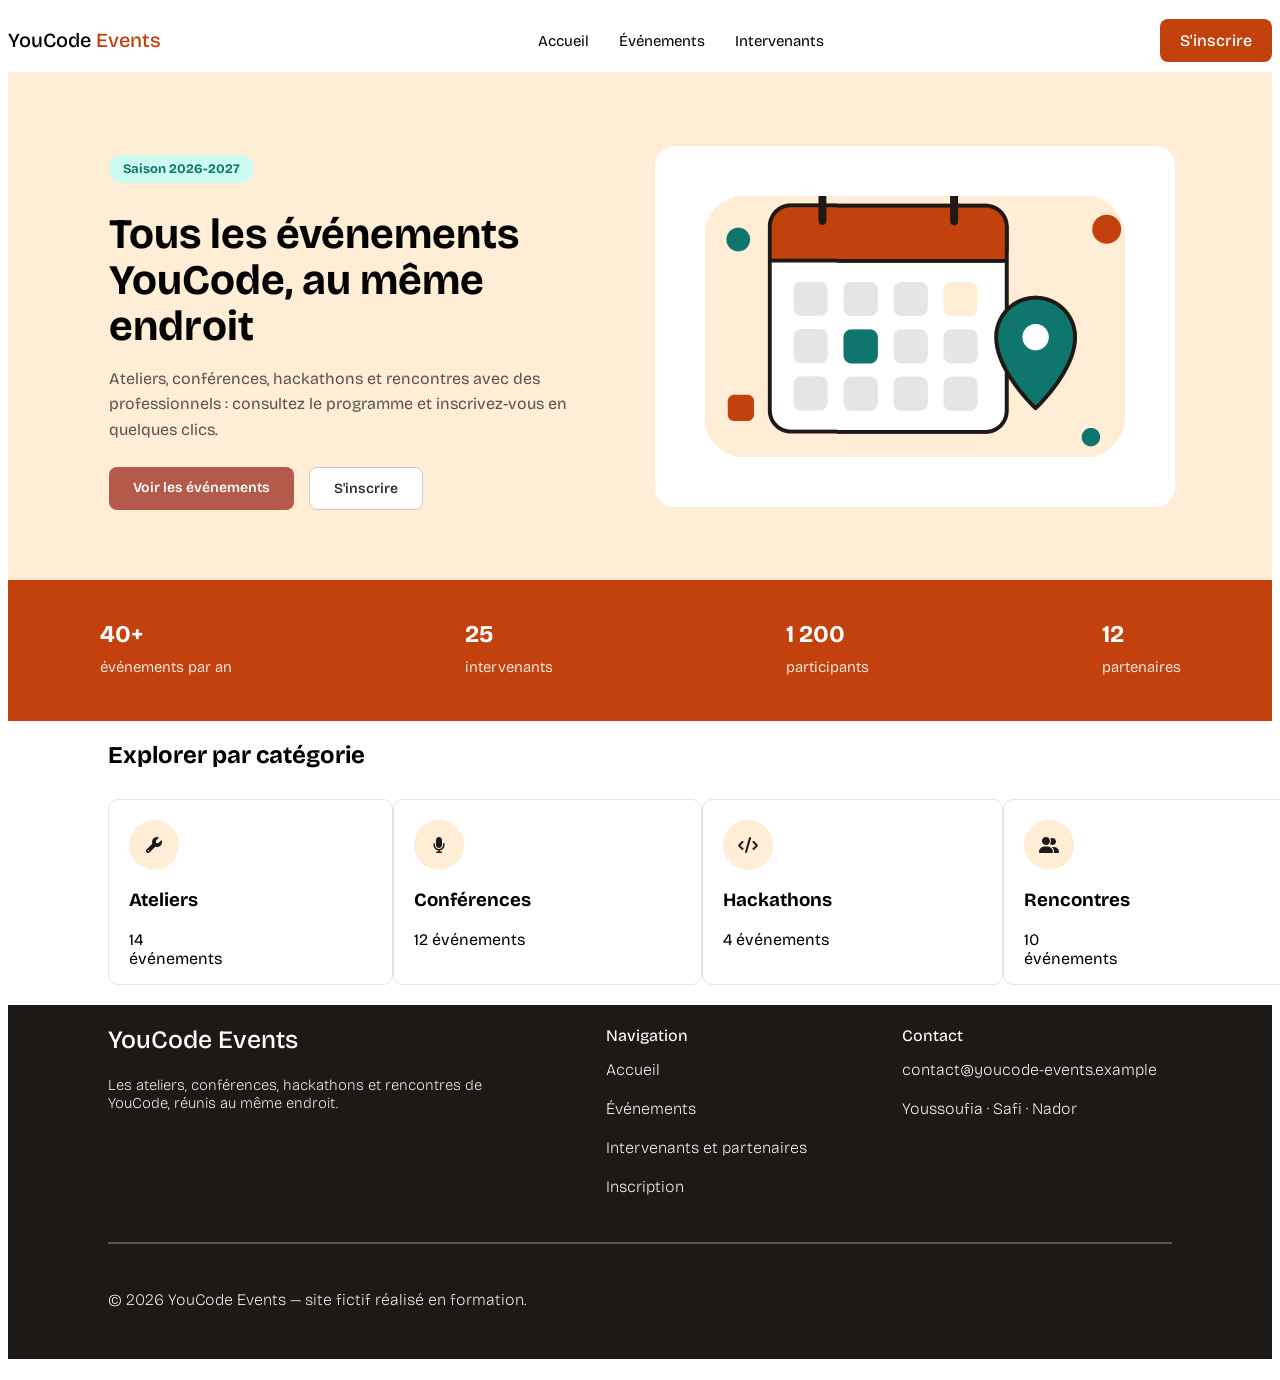
==== index.html @ 15ea400b "fixed footer and added real info" ====
<!DOCTYPE html>
<html lang="en">
<head>
    <meta charset="UTF-8">
    <meta name="viewport" content="width=device-width, initial-scale=1.0">
    <link rel="stylesheet" href="./css/style.css">
    <link rel="stylesheet" href="./css/responsive.css">
    <link rel="stylesheet" href="https://cdnjs.cloudflare.com/ajax/libs/font-awesome/6.5.2/css/all.min.css">
    <title>Document</title>
</head>
<body>
    <header>
        <nav>
        <div class="logo">
            <p>YouCode <span>Events</span></p>
        </div>
 <ul>
  <li><a href="#">Accueil</a></li>
  <li><a href="#">Événements</a></li>
  <li><a href="#">Intervenants</a></li>
</ul>
<div class="btn"><a  class="btn" href="#">S'inscrire</a></div>
</nav>
    </header>
   
    <main>
        <section class="hero">
  <div class="hero-left">
    <p class="saison">Saison 2026-2027</p>
    <h1>Tous les événements YouCode, au même endroit</h1>
    <p class="desc">Ateliers, conférences, hackathons et rencontres
        avec des professionnels : consultez le programme et inscrivez-vous
        en quelques clics.</p>
    
    <div class="hero-btn">
      <a href="#" class="btn1">Voir les événements</a>
      <a href="#" class="btn2">S'inscrire</a>
    </div>
  </div>

  <div class="image">
    <img src="/assets/images/img4.png" alt="photo">
  </div>
</section>
    </main>
    
    <section class="stats-section">
        <div class="stats-container">

            <div>
                <h2>40+</h2>
                <h3>événements par an</h3>
            </div>
            <div>
                <h2>25</h2>
                <h3>intervenants</h3>
            </div>
            <div>
                <h2>1 200</h2>
                <h3>participants</h3>
            </div>
            <div>
                <h2>12</h2>
                <h3>partenaires</h3>
            </div>

        </div>
    </section>

    <section class="activiter">
        <div  class="activiter-container">
        <h2>Explorer par catégorie</h2>
    <div class="event-contener">
        <div class="activiter-displayer">
                <div class="content-box">
                    <div class="icon-container">
                        <i class="fa-solid fa-wrench" style="color: rgb(28, 25, 23);"></i>
                    </div>
                    <h3>Ateliers</h3>
                    <p>14 événements</p>
            </div>
        </div>

        <div class="activiter-displayer">
                <div class="content-box">
                    <div class="icon-container">
                        <i class="fa-solid fa-microphone" style="color: rgb(28, 25, 23);"></i>
                    </div>
                    <h3>Conférences</h3>
                    <p>12 événements</p>
            </div>
        </div>

        <div class="activiter-displayer">
                <div class="content-box">
                    <div class="icon-container">
                        <i class="fa-solid fa-code" style="color: rgb(28, 25, 23);"></i>
                    </div>
                    <h3>Hackathons</h3>
                    <p>4 événements</p>
            </div>
        </div>

        <div class="activiter-displayer">
                <div class="content-box">
                    <div class="icon-container">
                        <i class="fa-solid fa-user-group" style="color: rgb(28, 25, 23);"></i>
                    </div>
                    <h3>Rencontres</h3>
                    <p>10 événements</p>
            </div>
        </div>
        </div>
    </div>
    </section>


    <footer class="footerdown">
        <div style="display: flex;" class="footer-container">
            <div class="youcode">
                <h2>YouCode Events</h2>
                <h3>Les ateliers, conférences, hackathons et rencontres de <br> YouCode, réunis au même endroit.</h3>
            </div>
            <div class="info">
                <div class="info-container">
                    <div class="option-container">
                        <h4>Navigation</h4>
                        <ul>
                            <li>Accueil</li>
                            <li>Événements</li>
                            <li>Intervenants et partenaires</li>
                            <li>Inscription</li>
                        </ul>
                    </div>
                    <div class="option-container">
                        <h4>Contact</h4>
                        <ul>
                            <li>contact@youcode-events.example</li>
                            <li>Youssoufia · Safi · Nador</li>
                        </ul>
                    </div>
                </div>
            </div>
        </div>
        <div class="separator"></div>
        <div class="credits">
            <h4>© 2026 YouCode Events — site fictif réalisé en formation.</h4>
        </div>
    </footer>
</body>
</html>
---- css/style.css ----
@import url('https://fonts.googleapis.com/css2?family=Bricolage+Grotesque:opsz,wght@12..96,200..800&family=Google+Sans:ital,opsz,wght@0,17..18,400..700;1,17..18,400..700&family=IBM+Plex+Mono:ital,wght@0,100;0,200;0,300;0,400;0,500;0,600;0,700;1,100;1,200;1,300;1,400;1,500;1,600;1,700&family=Inter:ital,opsz,wght@0,14..32,100..900;1,14..32,100..900&family=Isometra&display=swap');

:root {
  --background: #FFEDD5;
  --secondary: #C2410C;
  --darkgreen: #0F766E;
  --lightgreen: #CCFBF1;
  --textcolor: #030303;
  --subtextcolor:#57534E;
  --footerbackground:#1C1917;
}
*{
    font-family: "Bricolage Grotesque", sans-serif;
}
nav{
  display: flex;
  justify-content: space-between;
  align-items: center;
  padding:15px, 25px;
}

.logo{
  font-weight:500;
  font-size: 20px;
  color: var(--textcolor);

}
.logo span{ 
  color:var(--secondary);
}
nav ul {
  list-style: none;
  display: flex;
  gap: 30px;
}

nav ul li a {
  text-decoration: none;
  color: var( --textcolor);
  font-size: 15px;
  padding-bottom: 5px;
}
nav ul li a:hover{
  color:var(--secondary);
  border-bottom: 2px solid var(--secondary);
}

.btn a{
  background: var(--secondary);
  color: white;
   text-decoration: none; 
  padding: 12px 20px;
  border-radius: 8px;
  font-weight: 500;
}
/* .hero{
  display: flex;
  justify-content: space-between;
  align-items: center;
  background-color: var(--background);
 
  
}
.saison{
  background: var(--lightgreen);
  color: var(--darkgreen);
  display: inline-block;
  padding: 6px 14px;
  border-radius: 20px;
  font-size: 13px;
  font-weight: bold;
}

.hero-left h1{
  font-size: 45px;
  color: var(--textcolor);
  margin: 15px 0;
  line-height: 1.1;
}

.desc{
  color: var(--subtextcolor);
  font-size: 16px;
  margin-bottom: 25px;
}
.image img{
  width: 100%;
  max-width: 500px;
}

.hero-btn{
  display: flex;
  gap: 15px;
} */
 .hero{
  display: flex;
  justify-content: space-between;
  align-items: center;
  background-color: var(--background);
  padding: 70px 8%;
  gap: 40px;
}

.hero-left{
  width: 50%;
}

.saison{
  background: var(--lightgreen);
  color: var(--darkgreen);
  display: inline-block; 
  padding: 6px 14px;
  border-radius: 20px;
  font-size: 13px;
  font-weight: bold;
}

.hero-left h1{
  font-size: 42px;
  color: var(--textcolor);
  margin: 15px 0;
  line-height: 1.1;
}

.desc{
  color: var(--subtextcolor);
  font-size: 16px;
  margin-bottom: 25px;
  line-height: 1.6;
}

.image{
  width: 50%;
  display: flex;
  justify-content: center;
}

.image img{
  width: 100%;
  max-width: 480px;
  height: auto;
  background-color: white;
  border-radius: 20px; 
  padding: 50px; 
   
}

.hero-btn{
  display: flex;
  gap: 15px;
}

.btn1{
  background-color: #b35a4a;
  color: white;
  padding: 12px 24px;
  border-radius: 8px;
  text-decoration: none;
  font-weight: 600;
  font-size: 14px;
}

.btn2{
  background-color: white;
  color: #333;
  padding: 12px 24px;
  border-radius: 8px;
  text-decoration: none;
  font-weight: 600;
  font-size: 14px;
  border: 1.5px solid #ccc;
}


.footerdown {
    color: white;
    background-color: var(--footerbackground);
    width: 100%;
}
.footer-container {
   margin-left: 100px;
    margin-right: 100px;
    margin-top: 20px;
    justify-content: space-between; 
}
.youcode {
    float: left;
}
.youcode h2 {
    font-size: 25px;
    font-weight: 500;
}
.youcode h3 {
    font-size: 15px;
    font-weight: 200;
}
.info {
    margin-right: 0px;
}
.info-container {
    display: flex;
}
.info h4 {
    font-weight: 300;
}
.option-container {
    margin-left: 80px;
    text-align:left;
}
.option-container h4{
    margin-bottom: 0px;
    font-weight: 440;
}
.option-container ul{
    padding: 10px;
    padding-left: 0px;
    margin-top: 0px;
}
.option-container ul li {
    list-style-type: none;
    margin: 5px;
    margin-left: 0px;
    font-weight: 220;
    margin-bottom: 20px;
}
.footer-separator {
    background-color: var(--subtextcolor);
    height: 7px;
    width: 85%;
}

.icon-container {
    background-color: var(--background);
    width: 50px;
    height: 50px;
    border-radius: 50%;
    display: flex;
    justify-content: center;
    align-items: center;
}
.activiter-container {
    margin-left: 100px;
}
.activiter-displayer {
    display: flex;
}
.content-box {
    border: 1px solid #E7E5E4;
    border-radius: 10px;
    padding-right: 170px;
    padding-left: 20px;
    padding-top: 20px;
}
.activiter h2{
    margin-bottom: 30px;
}
.stats-container {
    justify-content: space-around;
    align-items: center;
    gap: 50px;
        display: flex;

    color: white;
}
.stats-container h3 {
    font-weight: 300;
    margin-top: -10px;
    font-size: 15px;
    padding-bottom: 10px;
}
.stats-container h4 {
    margin-top: -90px;
}
.stats-section {
    background-color: var(--secondary);
}

.stats-container div {
    padding-top: 20px;
    padding-bottom: 20px;
}
.separator {
    margin-left: 100px;
    margin-right: 100px;
    
    height: 2px;
    background-color: var(--subtextcolor);
    display: flex;
    justify-content: space-between;
}
.credits {
    margin-left: 100px;
    margin-right: 100px;
}
.credits h4 {
    font-weight: 100;
    padding-bottom:50px;
    padding-top:25px;

}
---- css/responsive.css ----
@media screen and (min-width: 1000px) and (max-width: 3000px) {
  .event-contener {
    display: flex;
    justify-content: space-between;
    margin-right: 100px;
  }
}

@media screen and (min-width: 768px) and (max-width: 768px) {
  .event-contener {
    display: block;
    display: grid;
    grid-template-columns: 1fr 1fr;
    grid-template-rows: auto auto;
    gap: 20px;
  }
  .activiter-container {
    margin-left: 0px;
  }
}
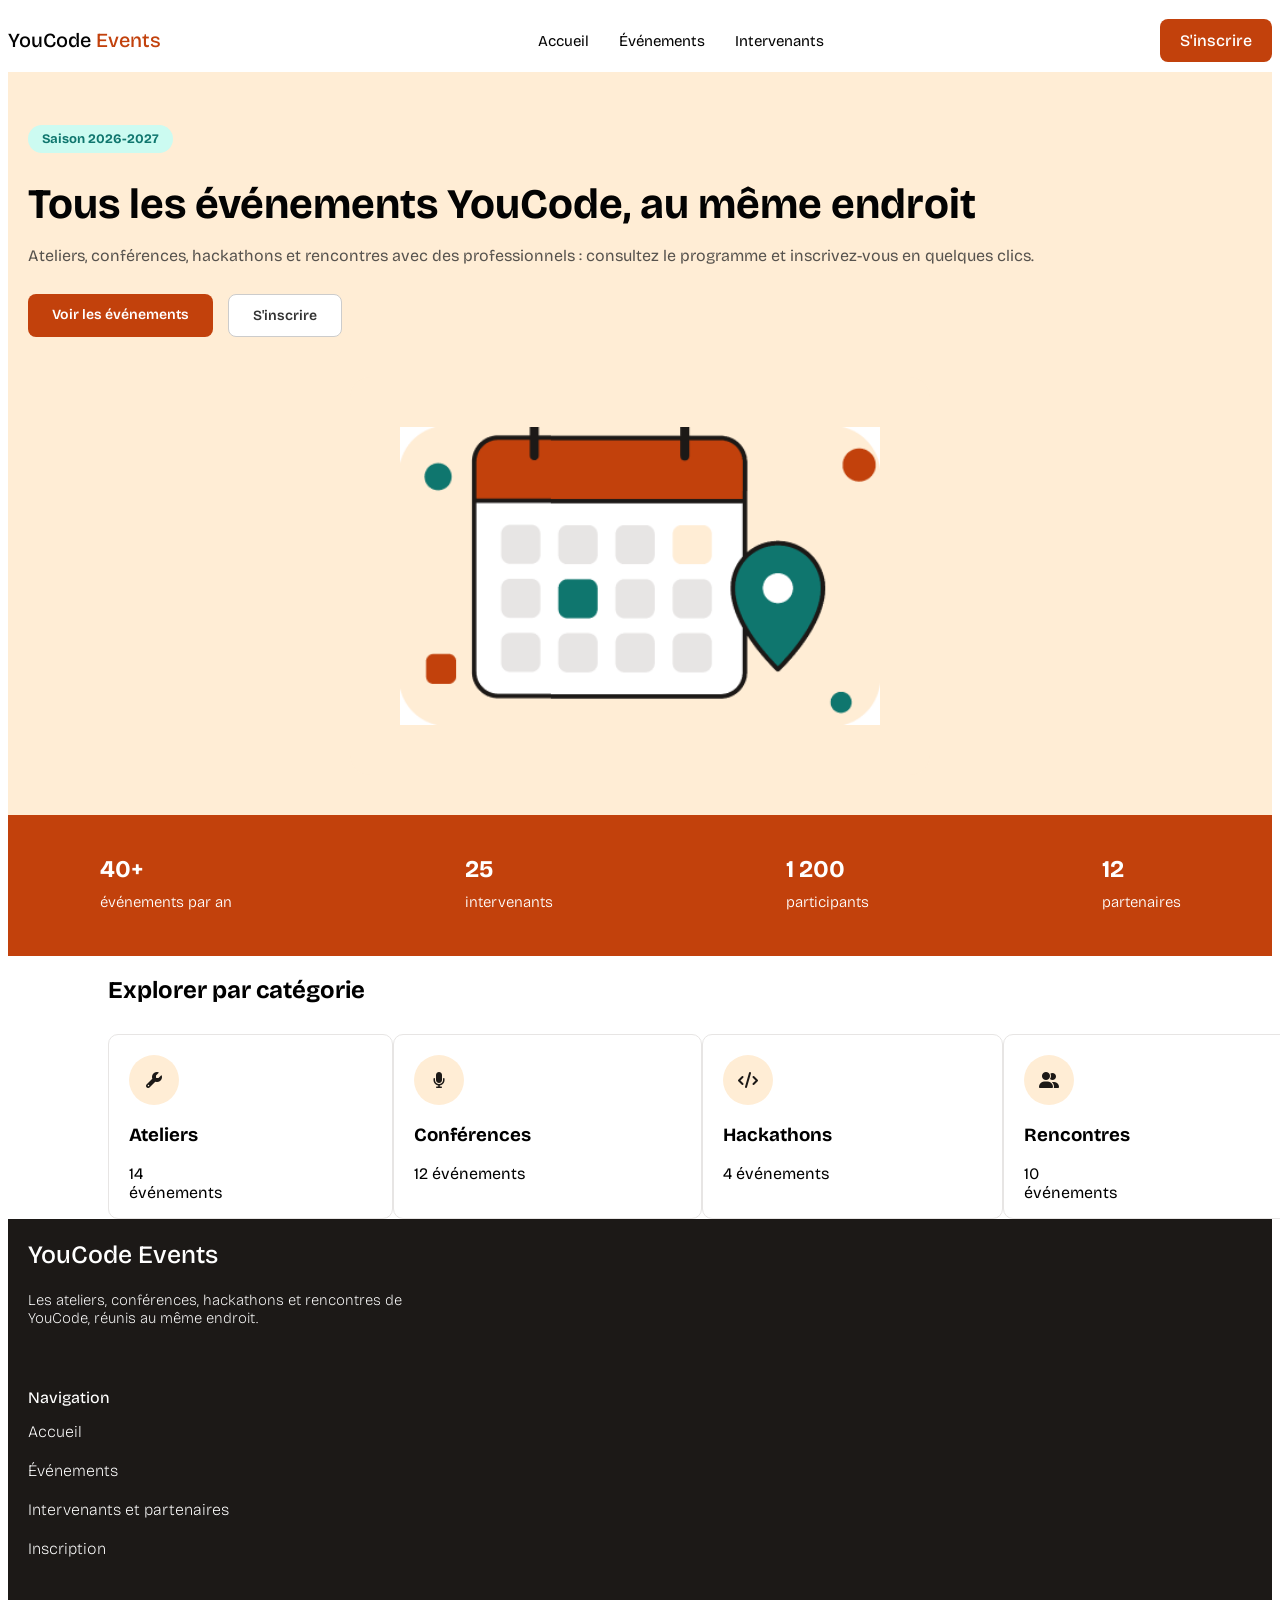
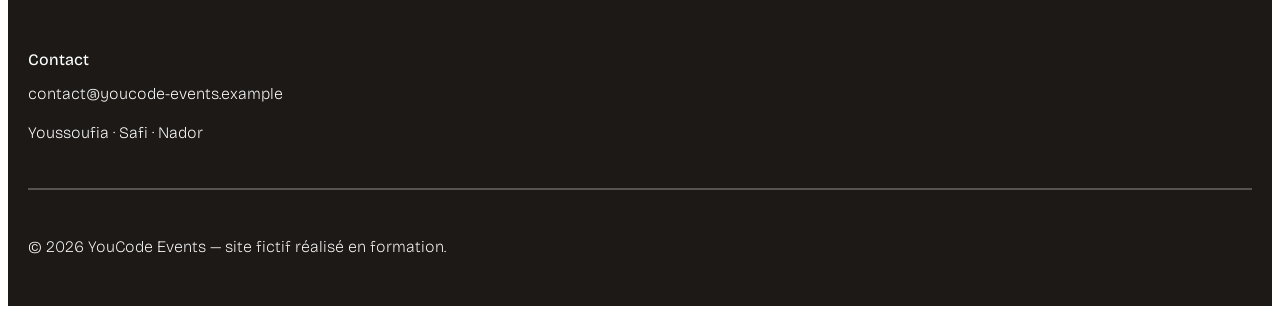
==== commit 9bc1086a: "page evenement" ====
--- a/index.html
+++ b/index.html
@@ -20,9 +20,10 @@
   <li><a href="#">Intervenants</a></li>
 </ul>
 <div class="btn"><a  class="btn" href="#">S'inscrire</a></div>
+<div class="burger">☰</div>
 </nav>
     </header>
-   
+
     <main>
         <section class="hero">
   <div class="hero-left">
--- a/css/style.css
+++ b/css/style.css
@@ -17,6 +17,7 @@
   justify-content: space-between;
   align-items: center;
   padding:15px, 25px;
+  flex-wrap: nowrap; 
 }
 
 .logo{
@@ -53,45 +54,7 @@
   border-radius: 8px;
   font-weight: 500;
 }
-/* .hero{
-  display: flex;
-  justify-content: space-between;
-  align-items: center;
-  background-color: var(--background);
- 
-  
-}
-.saison{
-  background: var(--lightgreen);
-  color: var(--darkgreen);
-  display: inline-block;
-  padding: 6px 14px;
-  border-radius: 20px;
-  font-size: 13px;
-  font-weight: bold;
-}
-
-.hero-left h1{
-  font-size: 45px;
-  color: var(--textcolor);
-  margin: 15px 0;
-  line-height: 1.1;
-}
-
-.desc{
-  color: var(--subtextcolor);
-  font-size: 16px;
-  margin-bottom: 25px;
-}
-.image img{
-  width: 100%;
-  max-width: 500px;
-}
-
-.hero-btn{
-  display: flex;
-  gap: 15px;
-} */
+
  .hero{
   display: flex;
   justify-content: space-between;
@@ -139,19 +102,20 @@
   width: 100%;
   max-width: 480px;
   height: auto;
-  background-color: white;
+  background-color: var(--background);
   border-radius: 20px; 
   padding: 50px; 
    
 }
 
+
 .hero-btn{
   display: flex;
   gap: 15px;
 }
 
 .btn1{
-  background-color: #b35a4a;
+  background-color: var(--secondary);
   color: white;
   padding: 12px 24px;
   border-radius: 8px;
@@ -297,4 +261,98 @@
     padding-bottom:50px;
     padding-top:25px;
 
+}
+.page { max-width: 1100px; margin: auto; }
+.intro {
+      background: #fce8e8; 
+     padding: 40px 20px; 
+    }
+.intro h2{
+     font-size: 32px;
+      margin-bottom: 10px;
+     }
+.intro p{
+     color: #666; 
+     font-size: 14px;
+      max-width: 600px; }
+
+.grid-events {
+  display: grid;
+  grid-template-columns: 1fr; /* Mobile 375 */
+  gap: 20px;
+  padding: 20px;
+}
+.card {
+  border: 1px solid #eee;
+  border-radius: 12px;
+  overflow: hidden;
+  background: white;
+  display: grid;
+}
+.card-img img {
+  width: 100%;
+  height: 100%;
+  object-fit: contain;
+  
+}
+.card > div:first-child {
+    height: 150px; 
+    display:flex;
+    align-items:center;
+    justify-content:center;
+    background:var(--background)}
+.card .tag { 
+    color: #C2410C;
+     font-size: 11px;
+      background: #FFEDD5;
+       padding: 4px 8px;
+        border-radius: 12px; 
+        width: fit-content;
+         margin: 12px; 
+        }
+.card h4 {
+    padding: 0 12px; 
+    font-size: 15px; }
+.card p {
+     padding: 0 12px; 
+     font-size: 12px; 
+     color: #666; }
+.card a {
+     padding: 12px; 
+     font-size: 12px; 
+     color: #C2410C; 
+     text-decoration: none; 
+     font-weight: 600;
+     }
+@media (min-width: 768px) {
+  
+  .grid-events {
+    grid-template-columns: repeat(3, 1fr);
+  }
+  .burger{ display: none;}
+   .hero{ 
+    flex-direction: column;
+     padding: 40px 20px;
+     }
+  .hero-left, .image{ width: 100%; }
+  .footer-container { 
+    flex-direction: column;
+     margin: 0 20px; 
+    }
+  .info-container {
+     flex-direction: column; 
+    }
+  .option-container { 
+    margin-left: 0;
+     margin-top: 25px;
+     }
+  .separator, .credits {
+     margin-left: 20px;
+      margin-right: 20px;
+     }
+}
+@media(max-width:768px){
+  .main-header{padding:15px 2px;}
+  .main-header nav{display:none;}
+  .burger{display:block;}
 }
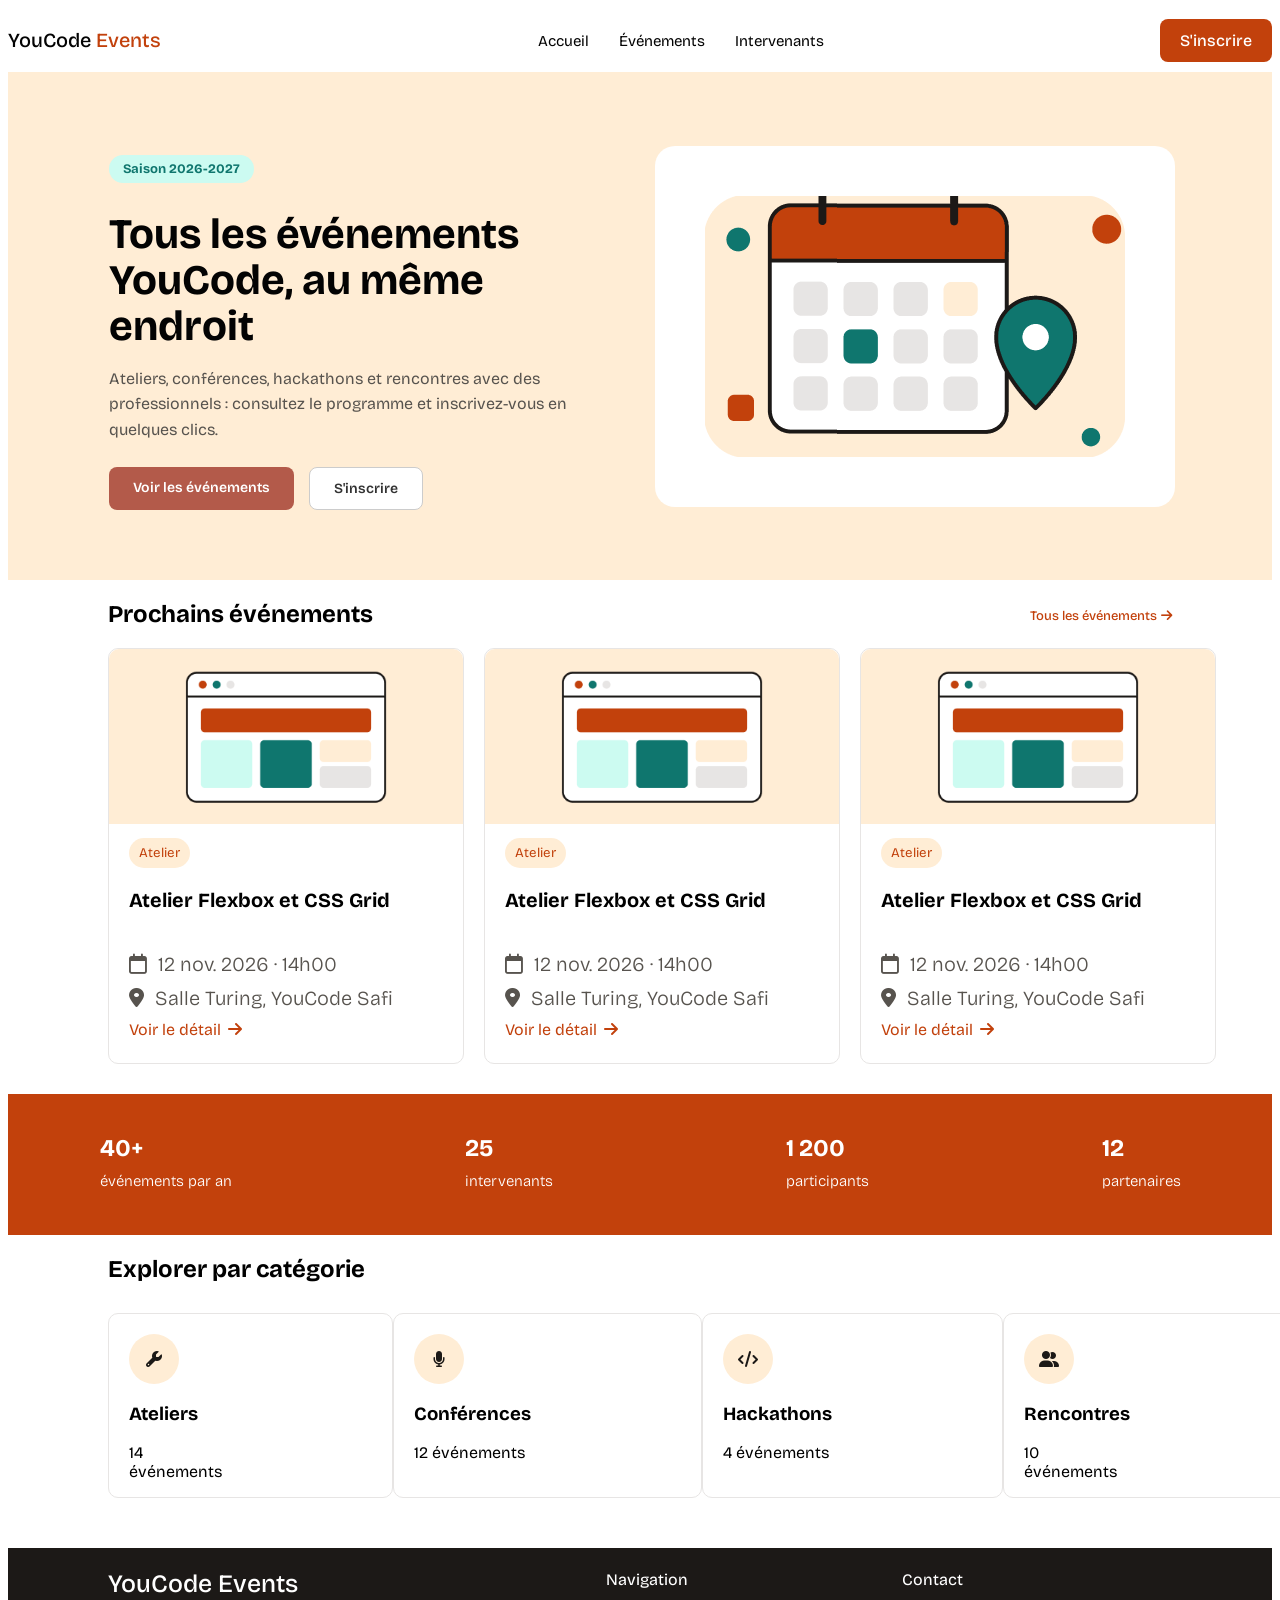
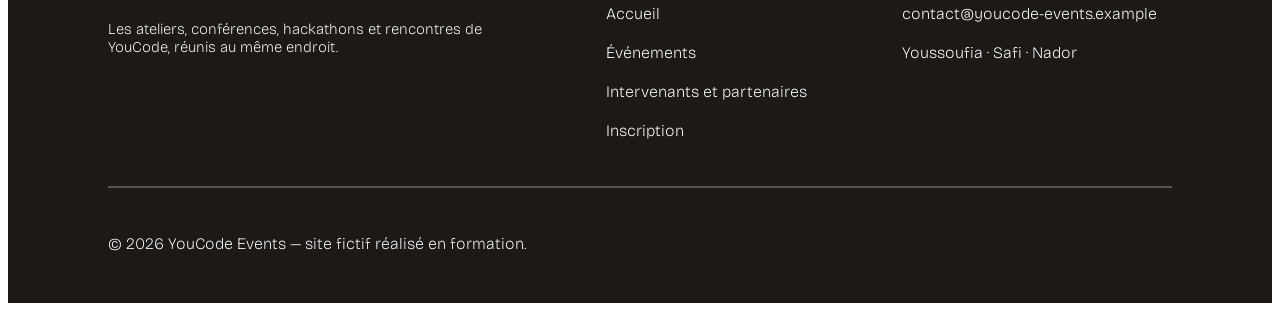
==== commit b2b727bb: "page 2 mid" ====
--- a/index.html
+++ b/index.html
@@ -15,15 +15,14 @@
             <p>YouCode <span>Events</span></p>
         </div>
  <ul>
-  <li><a href="#">Accueil</a></li>
-  <li><a href="#">Événements</a></li>
-  <li><a href="#">Intervenants</a></li>
+  <li><a href="./index.html">Accueil</a></li>
+  <li><a href="./evenements.html">Événements</a></li>
+  <li><a href="./intervenants.html">Intervenants</a></li>
 </ul>
 <div class="btn"><a  class="btn" href="#">S'inscrire</a></div>
-<div class="burger">☰</div>
 </nav>
     </header>
-
+   
     <main>
         <section class="hero">
   <div class="hero-left">
@@ -45,6 +44,74 @@
 </section>
     </main>
     
+    <section class="next-events">
+        <div class="next-container">
+            <div class="top">
+                <h2>Prochains événements</h2>
+                    <div>
+                        <a href="">Tous les événements</a>
+                        <i class="fa-solid fa-arrow-right" style="color: rgb(194, 65, 12);"></i>
+                    </div>
+            </div>
+            <div class="card-container">
+                <div class="card">
+                    <div>
+                        <img src="./assets/images/img7.png" style="width: 354px; border-radius: 10px 10px 0px 0px;">
+                        <div class="content">
+                            <div class="theme">
+                                <h5>Atelier</h5>
+                            </div>
+                            <h3>Atelier Flexbox et CSS Grid</h3>
+                            <div class="u-info">
+                                <h3><i class="fa-regular fa-calendar" style="color: rgb(87, 83, 78);"></i>12 nov. 2026 · 14h00</h3>
+                                <h3><i class="fa-solid fa-location-dot" style="color: rgb(87, 83, 78);"></i>Salle Turing, YouCode Safi</h3>
+                                <a href="">Voir le détail <i class="fa-solid fa-arrow-right" style="color: rgb(194, 65, 12);"></i></a>
+
+                            </div>
+                        </div>
+                    </div>
+                </div>
+
+                <div class="card">
+                    <div>
+                        <img src="./assets/images/img7.png" style="width: 354px; border-radius: 10px 10px 0px 0px;">
+                        <div class="content">
+                            <div class="theme">
+                                <h5>Atelier</h5>
+                            </div>
+                            <h3>Atelier Flexbox et CSS Grid</h3>
+                            <div class="u-info">
+                                <h3><i class="fa-regular fa-calendar" style="color: rgb(87, 83, 78);"></i>12 nov. 2026 · 14h00</h3>
+                                <h3><i class="fa-solid fa-location-dot" style="color: rgb(87, 83, 78);"></i>Salle Turing, YouCode Safi</h3>
+                                <a href="">Voir le détail <i class="fa-solid fa-arrow-right" style="color: rgb(194, 65, 12);"></i></a>
+
+                            </div>
+                        </div>
+                    </div>
+                </div>
+
+                <div class="card">
+                    <div>
+                        <img src="./assets/images/img7.png" style="width: 354px; border-radius: 10px 10px 0px 0px;">
+                        <div class="content">
+                            <div class="theme">
+                                <h5>Atelier</h5>
+                            </div>
+                            <h3>Atelier Flexbox et CSS Grid</h3>
+                            <div class="u-info">
+                                <h3><i class="fa-regular fa-calendar" style="color: rgb(87, 83, 78);"></i>12 nov. 2026 · 14h00</h3>
+                                <h3><i class="fa-solid fa-location-dot" style="color: rgb(87, 83, 78);"></i>Salle Turing, YouCode Safi</h3>
+                                <a href="">Voir le détail <i class="fa-solid fa-arrow-right" style="color: rgb(194, 65, 12);"></i></a>
+
+                            </div>
+                        </div>
+                    </div>
+                </div>
+            </div>
+        </div>
+    </section>
+
+
     <section class="stats-section">
         <div class="stats-container">
 
@@ -115,9 +182,10 @@
     </div>
     </section>
 
+    
 
     <footer class="footerdown">
-        <div style="display: flex;" class="footer-container">
+        <div class="footer-container">
             <div class="youcode">
                 <h2>YouCode Events</h2>
                 <h3>Les ateliers, conférences, hackathons et rencontres de <br> YouCode, réunis au même endroit.</h3>
--- a/css/style.css
+++ b/css/style.css
@@ -17,7 +17,6 @@
   justify-content: space-between;
   align-items: center;
   padding:15px, 25px;
-  flex-wrap: nowrap; 
 }
 
 .logo{
@@ -54,7 +53,45 @@
   border-radius: 8px;
   font-weight: 500;
 }
-
+/* .hero{
+  display: flex;
+  justify-content: space-between;
+  align-items: center;
+  background-color: var(--background);
+ 
+  
+}
+.saison{
+  background: var(--lightgreen);
+  color: var(--darkgreen);
+  display: inline-block;
+  padding: 6px 14px;
+  border-radius: 20px;
+  font-size: 13px;
+  font-weight: bold;
+}
+
+.hero-left h1{
+  font-size: 45px;
+  color: var(--textcolor);
+  margin: 15px 0;
+  line-height: 1.1;
+}
+
+.desc{
+  color: var(--subtextcolor);
+  font-size: 16px;
+  margin-bottom: 25px;
+}
+.image img{
+  width: 100%;
+  max-width: 500px;
+}
+
+.hero-btn{
+  display: flex;
+  gap: 15px;
+} */
  .hero{
   display: flex;
   justify-content: space-between;
@@ -102,20 +139,19 @@
   width: 100%;
   max-width: 480px;
   height: auto;
-  background-color: var(--background);
+  background-color: white;
   border-radius: 20px; 
   padding: 50px; 
    
 }
 
-
 .hero-btn{
   display: flex;
   gap: 15px;
 }
 
 .btn1{
-  background-color: var(--secondary);
+  background-color: #b35a4a;
   color: white;
   padding: 12px 24px;
   border-radius: 8px;
@@ -145,7 +181,9 @@
    margin-left: 100px;
     margin-right: 100px;
     margin-top: 20px;
-    justify-content: space-between; 
+    justify-content: space-between;
+    display: flex;
+    flex-wrap: wrap;
 }
 .youcode {
     float: left;
@@ -160,9 +198,14 @@
 }
 .info {
     margin-right: 0px;
+    justify-content: space-evenly;
+    display: flex;
+    flex-wrap: wrap;
 }
 .info-container {
     display: flex;
+        flex-wrap: wrap;
+
 }
 .info h4 {
     font-weight: 300;
@@ -260,99 +303,186 @@
     font-weight: 100;
     padding-bottom:50px;
     padding-top:25px;
-
-}
-.page { max-width: 1100px; margin: auto; }
-.intro {
-      background: #fce8e8; 
-     padding: 40px 20px; 
-    }
-.intro h2{
-     font-size: 32px;
-      margin-bottom: 10px;
-     }
-.intro p{
-     color: #666; 
-     font-size: 14px;
-      max-width: 600px; }
-
-.grid-events {
-  display: grid;
-  grid-template-columns: 1fr; /* Mobile 375 */
-  gap: 20px;
-  padding: 20px;
+}
+.activiter-container {
+    padding-bottom: 30px;
+}
+.next-container {
+    margin-left: 100px;
+    margin-right: 100px;
+}
+.top {
+    display: flex;
+    align-items: center;
+    justify-content: space-between;
+}
+.top div *{
+    color: var(--secondary);
+    font-size: 13px;
+}
+.top div a{
+    text-decoration: none;
+    font-weight: 500;
 }
 .card {
-  border: 1px solid #eee;
-  border-radius: 12px;
-  overflow: hidden;
-  background: white;
-  display: grid;
-}
-.card-img img {
-  width: 100%;
-  height: 100%;
-  object-fit: contain;
-  
-}
-.card > div:first-child {
-    height: 150px; 
-    display:flex;
-    align-items:center;
-    justify-content:center;
-    background:var(--background)}
-.card .tag { 
-    color: #C2410C;
-     font-size: 11px;
-      background: #FFEDD5;
-       padding: 4px 8px;
-        border-radius: 12px; 
-        width: fit-content;
-         margin: 12px; 
-        }
-.card h4 {
-    padding: 0 12px; 
-    font-size: 15px; }
-.card p {
-     padding: 0 12px; 
-     font-size: 12px; 
-     color: #666; }
-.card a {
-     padding: 12px; 
-     font-size: 12px; 
-     color: #C2410C; 
-     text-decoration: none; 
-     font-weight: 600;
-     }
-@media (min-width: 768px) {
-  
-  .grid-events {
-    grid-template-columns: repeat(3, 1fr);
-  }
-  .burger{ display: none;}
-   .hero{ 
-    flex-direction: column;
-     padding: 40px 20px;
-     }
-  .hero-left, .image{ width: 100%; }
-  .footer-container { 
-    flex-direction: column;
-     margin: 0 20px; 
-    }
-  .info-container {
-     flex-direction: column; 
-    }
-  .option-container { 
-    margin-left: 0;
-     margin-top: 25px;
-     }
-  .separator, .credits {
-     margin-left: 20px;
-      margin-right: 20px;
-     }
-}
-@media(max-width:768px){
-  .main-header{padding:15px 2px;}
-  .main-header nav{display:none;}
-  .burger{display:block;}
-}+    display: flex;
+    border: 1px solid #E7E5E4;
+    width: 354px;
+    height: 414px;
+    border-radius: 10px;
+}
+.theme{
+    background-color: var(--background);
+    width: max-content;
+    height: 30px;
+    display: flex;
+    align-items: center;
+    padding-right: 10px;
+    padding-left: 10px;
+    border-radius: 20px;
+    color: var(--secondary);
+}
+.theme h5 {
+    font-weight: 500;
+}
+.content {
+    margin-left: 20px;
+    margin-top: 10px;
+}
+.u-info {
+    margin-top: 40px;
+    display: grid;
+    gap: 10px;
+}
+.u-info h3 {
+    margin-top: 0px;
+    margin-bottom: 0px;
+    color: var(--subtextcolor);
+    font-weight: 300;
+    font-size: 15px;
+}
+.u-info h3 i {
+    padding-right: 11px;
+}
+.u-info a {
+    text-decoration: none;
+    color: var(--secondary);
+}
+.u-info a i {
+    padding-left: 3px;
+}
+.next-events {
+    margin-bottom: 30px;
+}
+.card-container {
+    display: grid;
+    gap: 20px;
+    grid-template-columns: 1fr 1fr 1fr;
+}
+
+.pagetitle {
+    background-color: var(--background);
+}
+.pagetitle-content {
+    padding-left: 20px;
+    padding-top: 20px;
+    padding-bottom: 20px;
+}
+.pagetitle-content h3 {
+    font-size: 30px;
+    margin-bottom: 0px;
+    padding: 1%;
+}
+.pagetitle-content h4 {
+    font-size: 20px;
+    font-weight: 200;
+    margin-top: 15px;
+}
+.intervenant-boxcontent {
+    padding-left: 20px;
+    padding-right: 20px;
+}
+.intervenant-boxcontent h3 {
+    font-size: 30px;
+}
+
+.boxcontainer {
+    display: grid;
+    gap: 20px;
+    
+}
+.profils-pic{
+    width: 100px;
+    height: 100px;
+    background-color: var(--background);
+    border-radius: 50%;
+}
+.box {
+    border: 1px solid #E7E5E4;
+    border-radius: 10px;
+    width: 320px;
+    margin-top: 10px;
+}
+.content h3{
+    font-size: 20px;
+    margin-bottom: 0px;
+}
+.content h4 {
+    margin-top: 5px;
+    font-size: 15px;
+    font-weight: 500;
+    color: var(--secondary);
+}
+.content h5 {
+    font-weight: 400;
+}
+.profils-pic {
+    display: flex;
+    align-items: center;
+    justify-content: center;
+    overflow: hidden;
+}
+.profils-pic i {
+    font-size: 100px;
+    margin-top: 15px;
+}
+.container {
+    margin-left: 20px;
+}
+.container h3 {
+    font-weight: 300;
+    font-size: 20px;
+    color: #57534E;
+}
+.them-container {
+    display: grid;
+    grid-template-columns: 1fr 1fr;
+    gap: 10px;
+
+}
+.box-them {
+    border: 1px solid #E7E5E4;
+    grid-template-rows: 1fr 3fr;
+    display: flex;
+    border-radius: 10px;
+}
+.content-container {
+    display: flex;
+    align-items: center;
+    justify-content: center;
+    padding-top: 10px;
+    padding-bottom: 10px;
+    color: #57534E;
+}
+.content-container h4 {
+    font-size: 15px;
+    padding-left: 14px;
+    font-weight: 400;
+    color: #57534E;
+}
+.gray-box {
+    width: 25px;
+    height: 25px;
+    background-color: #333;
+    border-radius: 10px;
+}
--- a/css/responsive.css
+++ b/css/responsive.css
@@ -3,6 +3,18 @@
     display: flex;
     justify-content: space-between;
     margin-right: 100px;
+  }
+}
+@media screen and (min-width: 1440px) {
+  .boxcontainer {
+    grid-template-columns: 1fr 1fr 1fr;
+  }
+  .box {
+    width: 450px;
+  }
+  .them-container {
+        grid-template-columns: 1fr 1fr 1fr 1fr 1fr 1fr;
+
   }
 }
 
@@ -14,7 +26,28 @@
     grid-template-rows: auto auto;
     gap: 20px;
   }
+  .them-container {
+        grid-template-columns: 1fr 1fr 1fr;
+
+  }
   .activiter-container {
     margin-left: 0px;
   }
+  .box {
+    width: 340px;
+  }
+  .boxcontainer {
+    grid-template-columns: 1fr 1fr;
+  }
+}
+@media screen and (min-width: 375px) and (max-width: 375px) {
+  .footer-container {
+    display: block;
+  }
+  .boxcontainer {
+    grid-template-columns: 1fr;
+  }
+  .box {
+    width: 140px;
+  }
 }
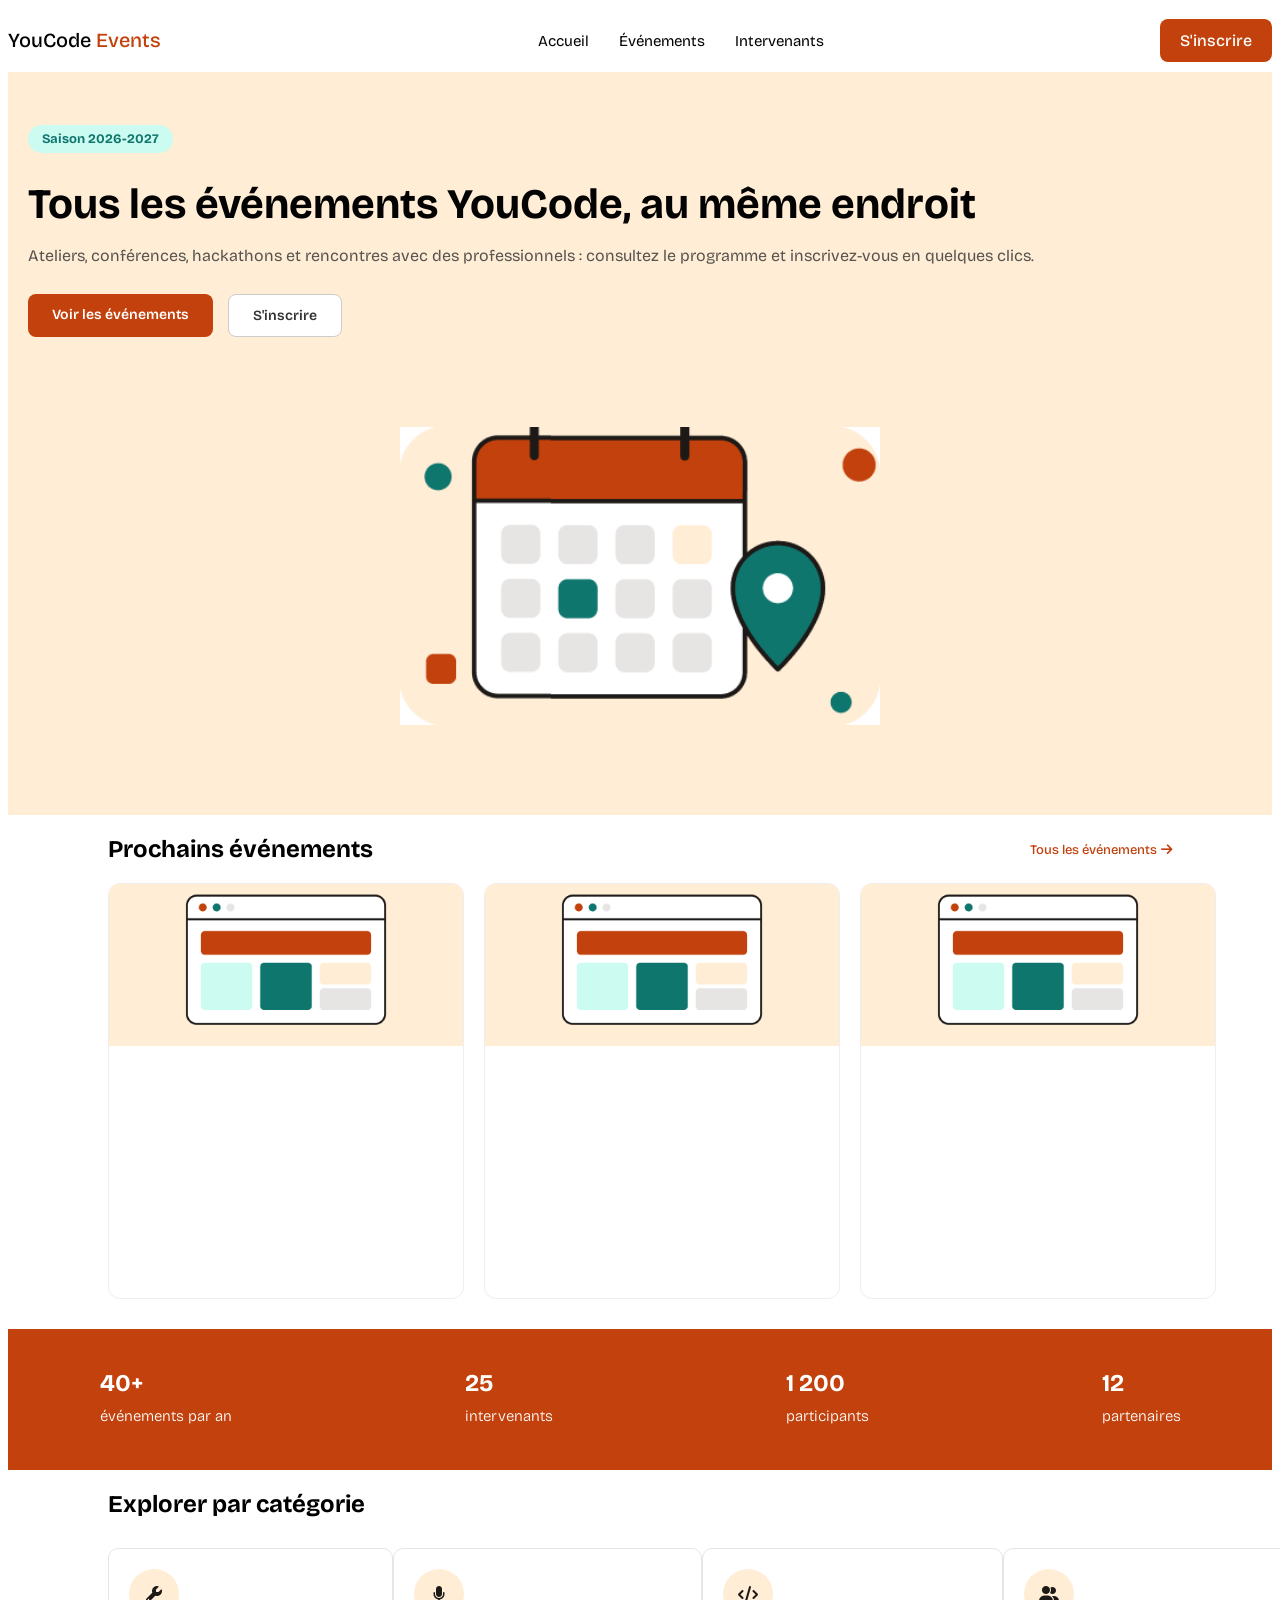
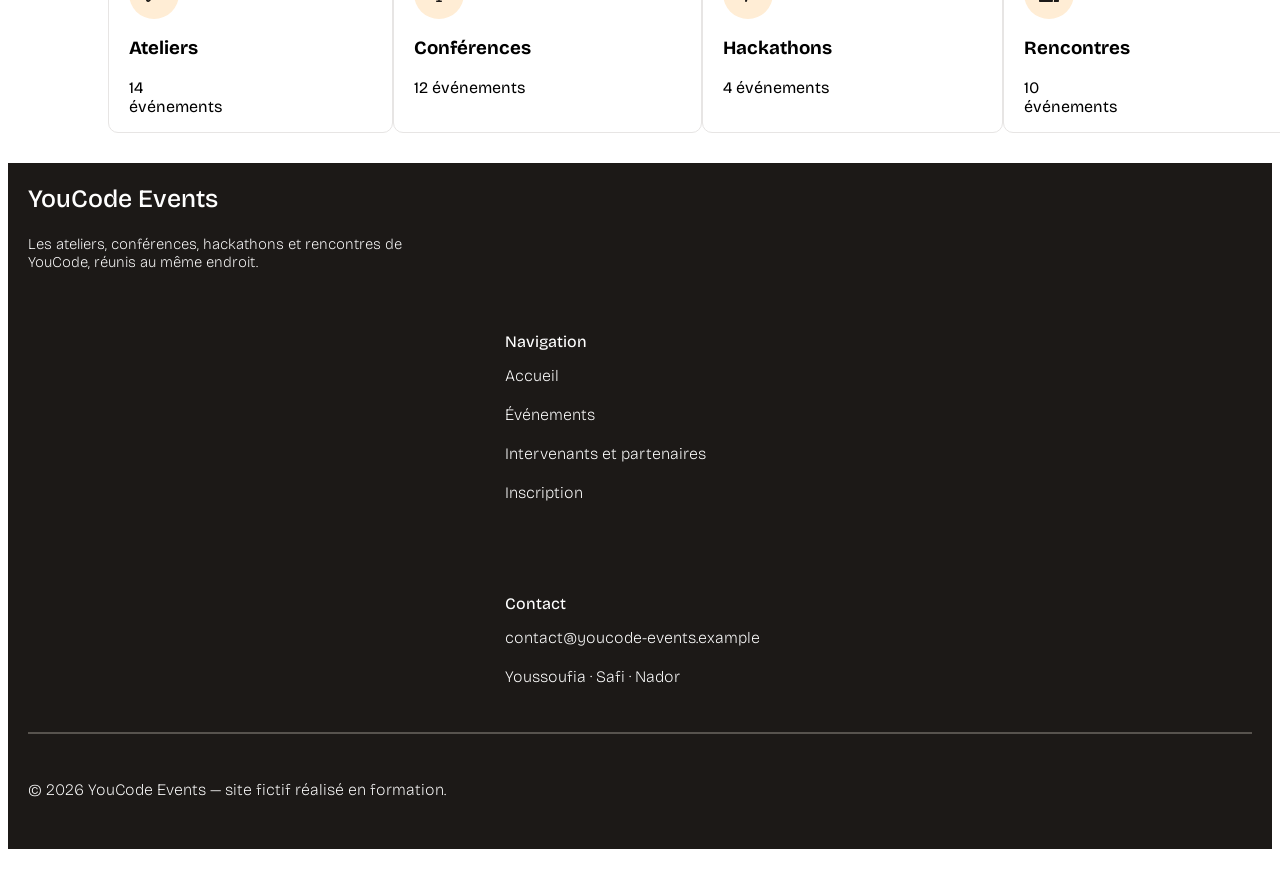
==== commit 3b031f84: "f" ====
--- a/index.html
+++ b/index.html
@@ -20,9 +20,10 @@
   <li><a href="./intervenants.html">Intervenants</a></li>
 </ul>
 <div class="btn"><a  class="btn" href="#">S'inscrire</a></div>
+<div class="burger">☰</div>
 </nav>
     </header>
-   
+
     <main>
         <section class="hero">
   <div class="hero-left">
--- a/css/style.css
+++ b/css/style.css
@@ -17,6 +17,7 @@
   justify-content: space-between;
   align-items: center;
   padding:15px, 25px;
+  flex-wrap: nowrap; 
 }
 
 .logo{
@@ -53,45 +54,7 @@
   border-radius: 8px;
   font-weight: 500;
 }
-/* .hero{
-  display: flex;
-  justify-content: space-between;
-  align-items: center;
-  background-color: var(--background);
- 
-  
-}
-.saison{
-  background: var(--lightgreen);
-  color: var(--darkgreen);
-  display: inline-block;
-  padding: 6px 14px;
-  border-radius: 20px;
-  font-size: 13px;
-  font-weight: bold;
-}
-
-.hero-left h1{
-  font-size: 45px;
-  color: var(--textcolor);
-  margin: 15px 0;
-  line-height: 1.1;
-}
-
-.desc{
-  color: var(--subtextcolor);
-  font-size: 16px;
-  margin-bottom: 25px;
-}
-.image img{
-  width: 100%;
-  max-width: 500px;
-}
-
-.hero-btn{
-  display: flex;
-  gap: 15px;
-} */
+
  .hero{
   display: flex;
   justify-content: space-between;
@@ -139,19 +102,20 @@
   width: 100%;
   max-width: 480px;
   height: auto;
-  background-color: white;
+  background-color: var(--background);
   border-radius: 20px; 
   padding: 50px; 
    
 }
 
+
 .hero-btn{
   display: flex;
   gap: 15px;
 }
 
 .btn1{
-  background-color: #b35a4a;
+  background-color: var(--secondary);
   color: white;
   padding: 12px 24px;
   border-radius: 8px;
@@ -380,6 +344,100 @@
     grid-template-columns: 1fr 1fr 1fr;
 }
 
+.page { max-width: 1100px; margin: auto; }
+.intro {
+      background: #fce8e8; 
+     padding: 40px 20px; 
+    }
+.intro h2{
+     font-size: 32px;
+      margin-bottom: 10px;
+     }
+.intro p{
+     color: #666; 
+     font-size: 14px;
+      max-width: 600px; }
+
+.grid-events {
+  display: grid;
+  grid-template-columns: 1fr; /* Mobile 375 */
+  gap: 20px;
+  padding: 20px;
+}
+.card {
+  border: 1px solid #eee;
+  border-radius: 12px;
+  overflow: hidden;
+  background: white;
+  display: grid;
+}
+.card-img img {
+  width: 100%;
+  height: 100%;
+  object-fit: contain;
+  
+}
+.card > div:first-child {
+    height: 150px; 
+    display:flex;
+    align-items:center;
+    justify-content:center;
+    background:var(--background)}
+.card .tag { 
+    color: #C2410C;
+     font-size: 11px;
+      background: #FFEDD5;
+       padding: 4px 8px;
+        border-radius: 12px; 
+        width: fit-content;
+         margin: 12px; 
+        }
+.card h4 {
+    padding: 0 12px; 
+    font-size: 15px; }
+.card p {
+     padding: 0 12px; 
+     font-size: 12px; 
+     color: #666; }
+.card a {
+     padding: 12px; 
+     font-size: 12px; 
+     color: #C2410C; 
+     text-decoration: none; 
+     font-weight: 600;
+     }
+@media (min-width: 768px) {
+  
+  .grid-events {
+    grid-template-columns: repeat(3, 1fr);
+  }
+  .burger{ display: none;}
+   .hero{ 
+    flex-direction: column;
+     padding: 40px 20px;
+     }
+  .hero-left, .image{ width: 100%; }
+  .footer-container { 
+    flex-direction: column;
+     margin: 0 20px; 
+    }
+  .info-container {
+     flex-direction: column; 
+    }
+  .option-container { 
+    margin-left: 0;
+     margin-top: 25px;
+     }
+  .separator, .credits {
+     margin-left: 20px;
+      margin-right: 20px;
+     }
+}
+@media(max-width:768px){
+  .main-header{padding:15px 2px;}
+  .main-header nav{display:none;}
+  .burger{display:block;}
+}
 .pagetitle {
     background-color: var(--background);
 }
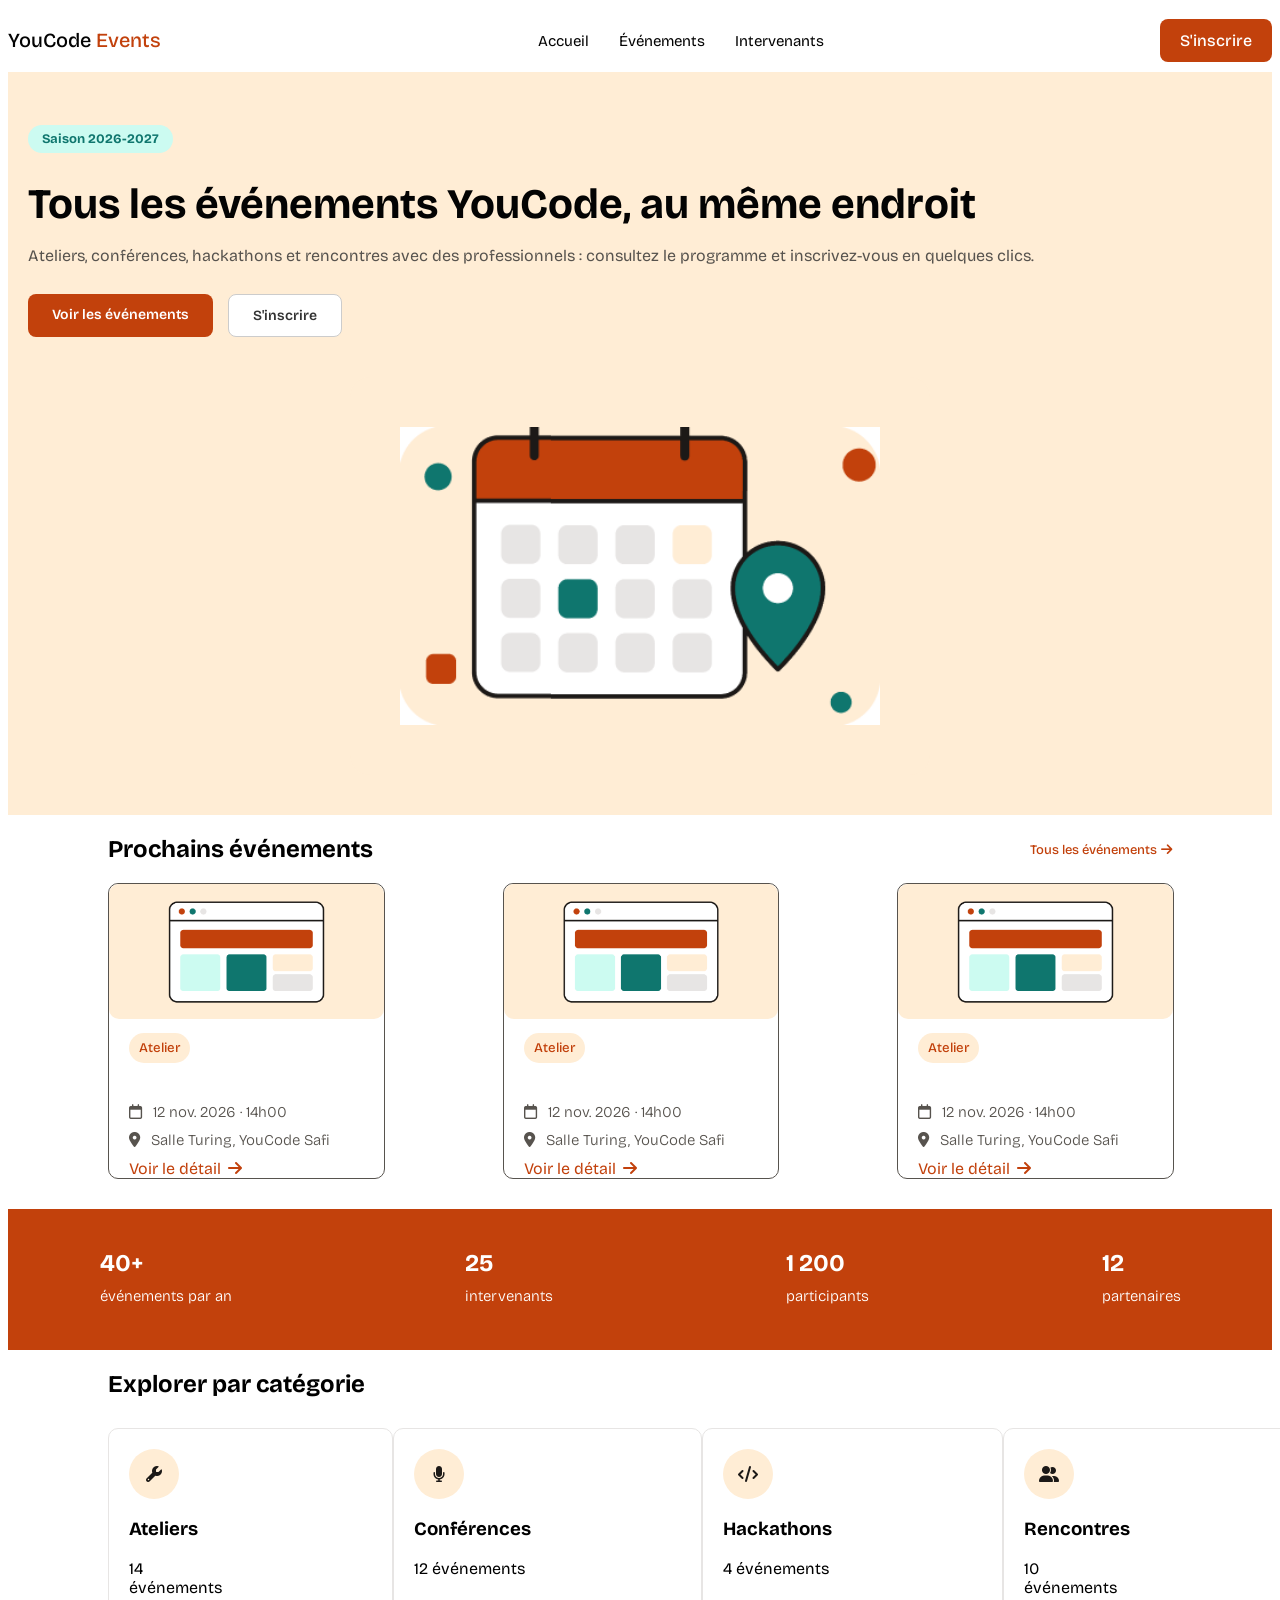
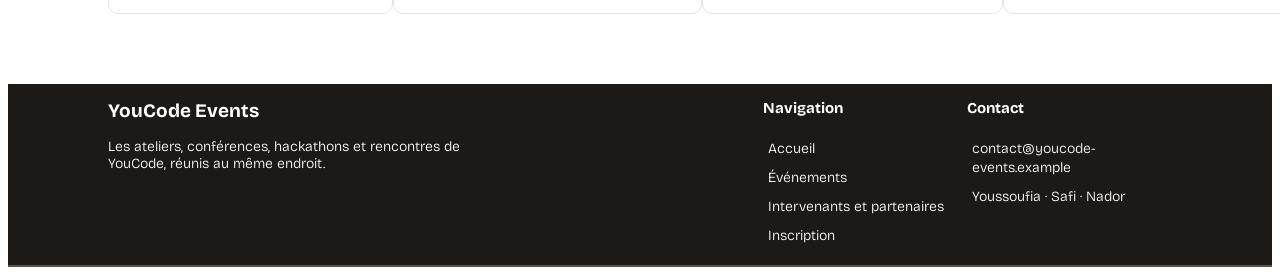
==== commit 6cf0ddb0: "many fix mobile support + 3rd page" ====
--- a/index.html
+++ b/index.html
@@ -54,59 +54,53 @@
                         <i class="fa-solid fa-arrow-right" style="color: rgb(194, 65, 12);"></i>
                     </div>
             </div>
-            <div class="card-container">
-                <div class="card">
-                    <div>
-                        <img src="./assets/images/img7.png" style="width: 354px; border-radius: 10px 10px 0px 0px;">
-                        <div class="content">
-                            <div class="theme">
-                                <h5>Atelier</h5>
-                            </div>
-                            <h3>Atelier Flexbox et CSS Grid</h3>
-                            <div class="u-info">
+            <div class="nexteven-card-container">
+                <div class="event-card">
+                    <img src="./assets/images/img7.png" alt="">
+                    <div class="card-text-content">
+                        <div class="theme">
+                            <h5>Atelier</h5>
+                        </div>
+                        <div class="u-info">
                                 <h3><i class="fa-regular fa-calendar" style="color: rgb(87, 83, 78);"></i>12 nov. 2026 · 14h00</h3>
                                 <h3><i class="fa-solid fa-location-dot" style="color: rgb(87, 83, 78);"></i>Salle Turing, YouCode Safi</h3>
                                 <a href="">Voir le détail <i class="fa-solid fa-arrow-right" style="color: rgb(194, 65, 12);"></i></a>
 
                             </div>
+                    </div>
+        
+                </div>
+
+                <div class="event-card">
+                    <img src="./assets/images/img7.png" alt="">
+                    <div class="card-text-content">
+                        <div class="theme">
+                            <h5>Atelier</h5>
                         </div>
-                    </div>
-                </div>
-
-                <div class="card">
-                    <div>
-                        <img src="./assets/images/img7.png" style="width: 354px; border-radius: 10px 10px 0px 0px;">
-                        <div class="content">
-                            <div class="theme">
-                                <h5>Atelier</h5>
-                            </div>
-                            <h3>Atelier Flexbox et CSS Grid</h3>
-                            <div class="u-info">
+                        <div class="u-info">
                                 <h3><i class="fa-regular fa-calendar" style="color: rgb(87, 83, 78);"></i>12 nov. 2026 · 14h00</h3>
                                 <h3><i class="fa-solid fa-location-dot" style="color: rgb(87, 83, 78);"></i>Salle Turing, YouCode Safi</h3>
                                 <a href="">Voir le détail <i class="fa-solid fa-arrow-right" style="color: rgb(194, 65, 12);"></i></a>
 
                             </div>
+                    </div>
+        
+                </div>
+
+                <div class="event-card">
+                    <img src="./assets/images/img7.png" alt="">
+                    <div class="card-text-content">
+                        <div class="theme">
+                            <h5>Atelier</h5>
                         </div>
-                    </div>
-                </div>
-
-                <div class="card">
-                    <div>
-                        <img src="./assets/images/img7.png" style="width: 354px; border-radius: 10px 10px 0px 0px;">
-                        <div class="content">
-                            <div class="theme">
-                                <h5>Atelier</h5>
-                            </div>
-                            <h3>Atelier Flexbox et CSS Grid</h3>
-                            <div class="u-info">
+                        <div class="u-info">
                                 <h3><i class="fa-regular fa-calendar" style="color: rgb(87, 83, 78);"></i>12 nov. 2026 · 14h00</h3>
                                 <h3><i class="fa-solid fa-location-dot" style="color: rgb(87, 83, 78);"></i>Salle Turing, YouCode Safi</h3>
                                 <a href="">Voir le détail <i class="fa-solid fa-arrow-right" style="color: rgb(194, 65, 12);"></i></a>
 
                             </div>
-                        </div>
-                    </div>
+                    </div>
+        
                 </div>
             </div>
         </div>
@@ -186,35 +180,34 @@
     
 
     <footer class="footerdown">
-        <div class="footer-container">
-            <div class="youcode">
+        <div class="top-container">
+
+            <div class="leftsidecontent">
                 <h2>YouCode Events</h2>
                 <h3>Les ateliers, conférences, hackathons et rencontres de <br> YouCode, réunis au même endroit.</h3>
             </div>
-            <div class="info">
-                <div class="info-container">
-                    <div class="option-container">
-                        <h4>Navigation</h4>
-                        <ul>
-                            <li>Accueil</li>
-                            <li>Événements</li>
-                            <li>Intervenants et partenaires</li>
-                            <li>Inscription</li>
-                        </ul>
-                    </div>
-                    <div class="option-container">
-                        <h4>Contact</h4>
-                        <ul>
-                            <li>contact@youcode-events.example</li>
-                            <li>Youssoufia · Safi · Nador</li>
-                        </ul>
-                    </div>
-                </div>
-            </div>
-        </div>
-        <div class="separator"></div>
-        <div class="credits">
-            <h4>© 2026 YouCode Events — site fictif réalisé en formation.</h4>
+
+            <div class="rightsidecontent">
+                <div class="minicontent">
+                    <h3>Navigation</h3>
+                    <ul>
+                        <li><a href="">Accueil</a></li>
+                        <li><a href="">Événements</a></li>
+                        <li><a href="">Intervenants et partenaires</a></li>
+                        <li><a href="">Inscription</a></li>
+                    </ul>
+                </div>
+                <div class="minicontent">
+                    <h3>Contact</h3>
+                    <ul>
+                        <li><a href="">contact@youcode-events.example</a></li>
+                        <li><a href="">Youssoufia · Safi · Nador</a></li>
+                    </ul>
+                </div>
+            </div>
+        </div>
+        <div class="footer-separator">
+
         </div>
     </footer>
 </body>
--- a/css/style.css
+++ b/css/style.css
@@ -196,8 +196,8 @@
 }
 .footer-separator {
     background-color: var(--subtextcolor);
-    height: 7px;
-    width: 85%;
+    height:2px;
+    width: 100%;
 }
 
 .icon-container {
@@ -411,7 +411,9 @@
   .grid-events {
     grid-template-columns: repeat(3, 1fr);
   }
-  .burger{ display: none;}
+  .burger{
+    display: none;
+}
    .hero{ 
     flex-direction: column;
      padding: 40px 20px;
@@ -447,6 +449,7 @@
     padding-bottom: 20px;
 }
 .pagetitle-content h3 {
+    margin-left: 0px;
     font-size: 30px;
     margin-bottom: 0px;
     padding: 1%;
@@ -455,6 +458,7 @@
     font-size: 20px;
     font-weight: 200;
     margin-top: 15px;
+    margin-left: 20px;
 }
 .intervenant-boxcontent {
     padding-left: 20px;
@@ -530,6 +534,7 @@
     justify-content: center;
     padding-top: 10px;
     padding-bottom: 10px;
+    padding-left: 20px;
     color: #57534E;
 }
 .content-container h4 {
@@ -544,3 +549,53 @@
     background-color: #333;
     border-radius: 10px;
 }
+.top-container {
+    display: grid;
+    justify-content: space-between;
+
+}
+.minicontent ul li a {
+    text-decoration: none;
+    font-weight: 300;
+    font-size: 14px;
+    color: white;
+}
+.minicontent h3 {
+    font-size: 15px;
+}
+.minicontent ul {
+    list-style: none;
+    padding: 0px;
+}
+.minicontent ul li {
+    padding: 5px;
+}
+.leftsidecontent h2 {
+    font-size: 19px;
+}
+.leftsidecontent h3 {
+    font-size: 14px;
+    font-weight: 300;
+}
+.footerdown {
+    margin-top: 40px;
+}
+.nexteven-card-container img {
+    width: 100%;
+    border-radius: 10px;
+
+}
+.card-text-content {
+    margin-left: 20px;
+    margin-top: 10px;
+}
+
+.card-text-content {
+    border-radius: 10px;
+}
+
+.event-card {
+    border: 1px solid #57534E;
+    width: 100%;
+    border-radius: 10px;
+}
--- a/css/responsive.css
+++ b/css/responsive.css
@@ -3,6 +3,22 @@
     display: flex;
     justify-content: space-between;
     margin-right: 100px;
+  }
+  .top-container {
+    grid-template-columns: 1.6fr 1fr;
+    margin-left: 100px;
+    margin-right: 100px;
+  }
+  .rightsidecontent {
+    display: grid;
+    
+    grid-template-columns: 1fr 1fr;
+  }
+  .nexteven-card-container {
+    display: grid;
+    grid-template-columns: 1fr 1fr 1fr;
+    gap: 120px;    
+    width: 100%;
   }
 }
 @media screen and (min-width: 1440px) {
@@ -27,7 +43,7 @@
     gap: 20px;
   }
   .them-container {
-        grid-template-columns: 1fr 1fr 1fr;
+    grid-template-columns: 1fr 1fr 1fr;
 
   }
   .activiter-container {
@@ -38,6 +54,28 @@
   }
   .boxcontainer {
     grid-template-columns: 1fr 1fr;
+  }
+  .top-container {
+    
+  }
+  .minicontent {
+    
+  }
+  .rightsidecontent {
+    gap: 60px;
+    display: grid;
+    
+    grid-template-columns: 1fr 1fr;
+  }
+  .top-container {
+    margin-left: 30px;
+    margin-right: 20px;
+  }
+  .nexteven-card-container {
+    display: grid;
+    grid-template-columns: 1fr 1fr;
+    gap: 20px;
+    width: 100%;
   }
 }
 @media screen and (min-width: 375px) and (max-width: 375px) {
@@ -50,4 +88,18 @@
   .box {
     width: 140px;
   }
+  .top-container {
+    grid-template-columns: 1fr;
+    margin-left: 30px;
+    margin-right: 20px;
+  }
+  .rightsidecontent {
+    display: block;
+  }
+  .nexteven-card-container {
+    display: grid;
+    grid-template-columns: 1fr 1fr;
+    gap: 20px;
+    width: 100%;
+  }
 }
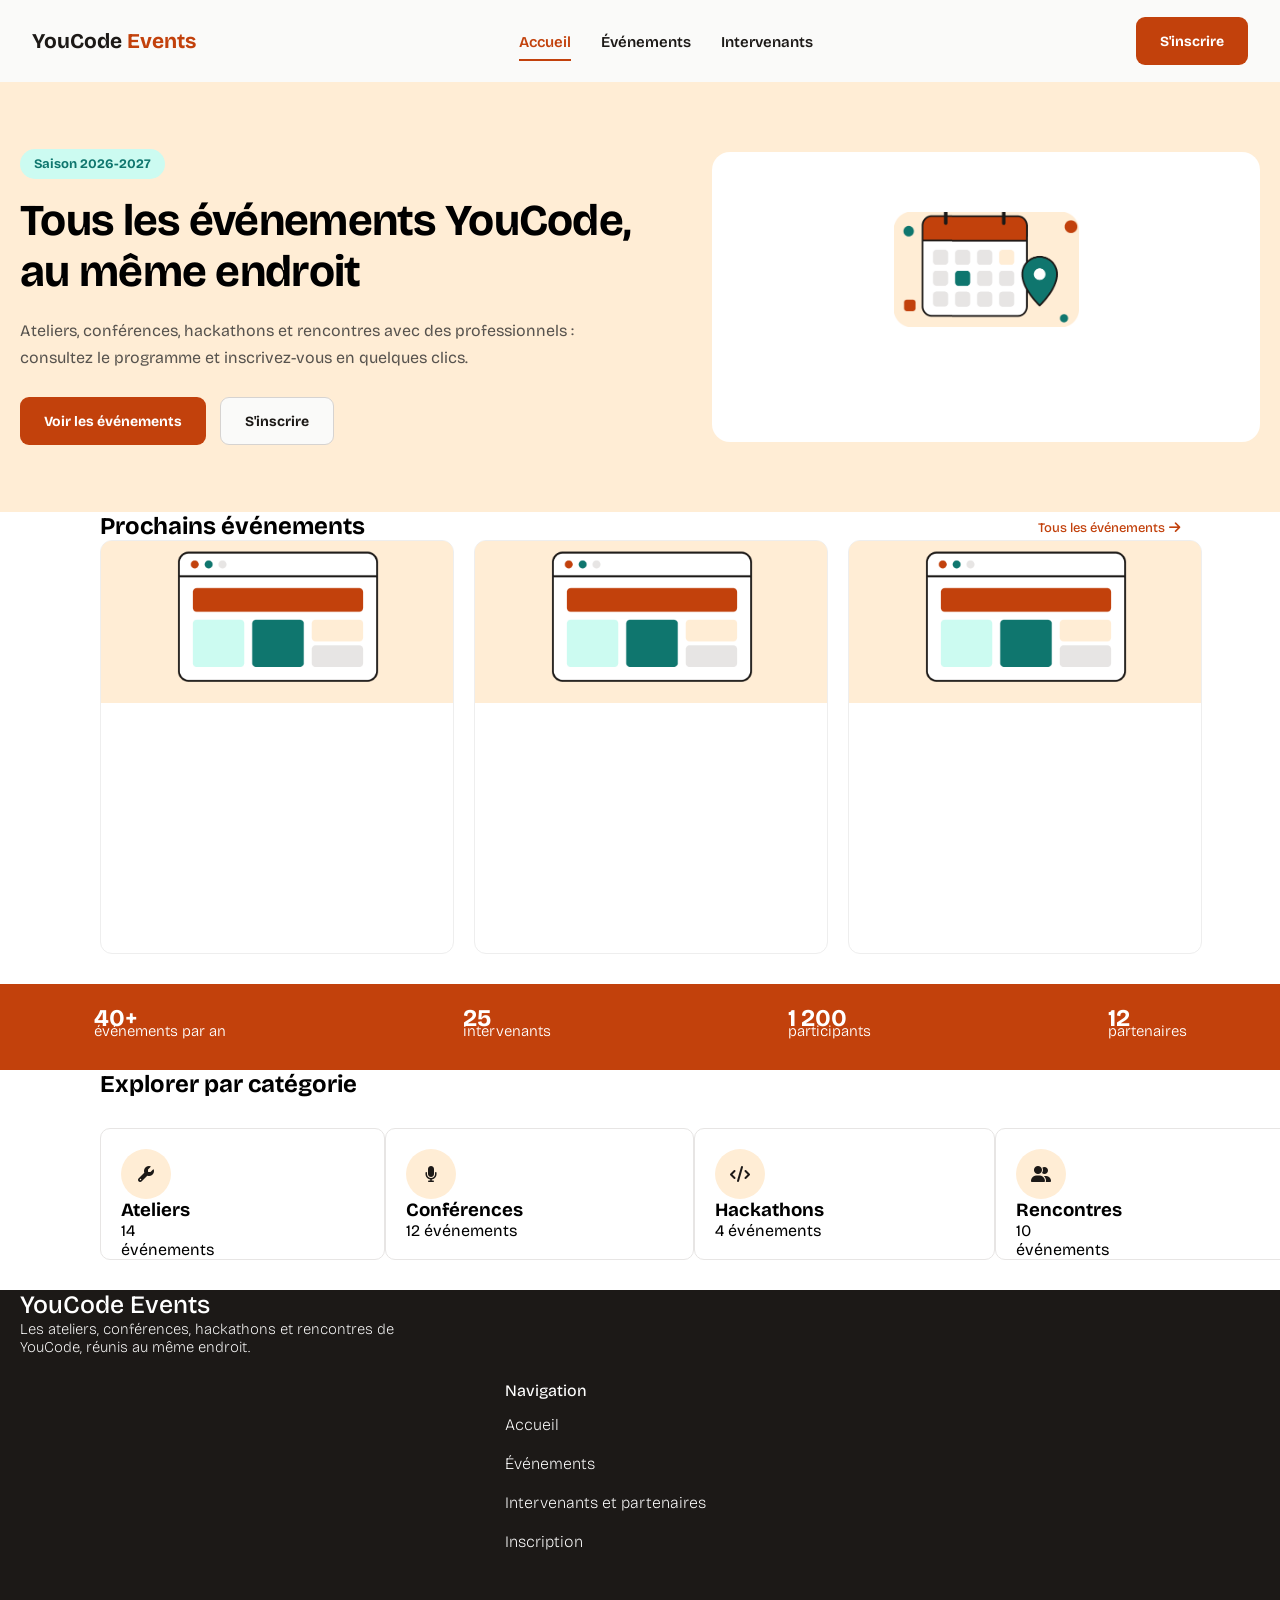
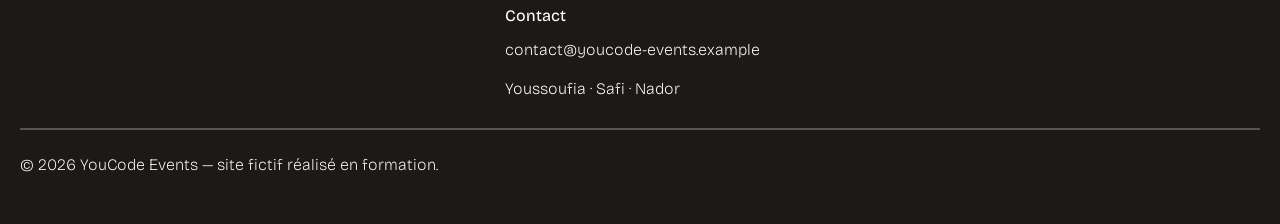
==== commit 946d7c3e: "respective" ====
--- a/index.html
+++ b/index.html
@@ -9,40 +9,59 @@
     <title>Document</title>
 </head>
 <body>
-    <header>
-        <nav>
-        <div class="logo">
-            <p>YouCode <span>Events</span></p>
-        </div>
- <ul>
-  <li><a href="./index.html">Accueil</a></li>
-  <li><a href="./evenements.html">Événements</a></li>
-  <li><a href="./intervenants.html">Intervenants</a></li>
-</ul>
-<div class="btn"><a  class="btn" href="#">S'inscrire</a></div>
-<div class="burger">☰</div>
-</nav>
+ <header class="main-header">
+    <nav class="navbar">
+        <a class="logo" href="./index.html">
+            YouCode <span>Events</span>
+        </a>
+
+        <button class="burger"
+                aria-label="Ouvrir le menu"
+                aria-expanded="false">☰</button>
+
+        <ul class="nav-links">
+            <li><a class="active" href="./index.html">Accueil</a></li>
+            <li><a href="./evenements.html">Événements</a></li>
+            <li><a href="./intervenants.html">Intervenants</a></li>
+        </ul>
+
+        <a class="nav-btn" href="#inscription">S'inscrire</a>
+    </nav>
     </header>
 
     <main>
-        <section class="hero">
-  <div class="hero-left">
-    <p class="saison">Saison 2026-2027</p>
-    <h1>Tous les événements YouCode, au même endroit</h1>
-    <p class="desc">Ateliers, conférences, hackathons et rencontres
-        avec des professionnels : consultez le programme et inscrivez-vous
-        en quelques clics.</p>
-    
-    <div class="hero-btn">
-      <a href="#" class="btn1">Voir les événements</a>
-      <a href="#" class="btn2">S'inscrire</a>
-    </div>
-  </div>
-
-  <div class="image">
-    <img src="/assets/images/img4.png" alt="photo">
-  </div>
-</section>
+    <section class="hero">
+        <div class="hero-left">
+            <p class="saison">Saison 2026-2027</p>
+
+            <h1>Tous les événements YouCode, au même endroit</h1>
+
+            <p class="desc">
+                Ateliers, conférences, hackathons et rencontres avec
+                des professionnels : consultez le programme et
+                inscrivez-vous en quelques clics.
+            </p>
+
+            <div class="hero-btn">
+                <a href="#evenements" class="btn-primary">
+                    Voir les événements
+                </a>
+
+                <a href="#inscription" class="btn-secondary">
+                    S'inscrire
+                </a>
+            </div>
+        </div>
+
+        <div class="hero-illustration"
+             aria-label="Illustration calendrier et localisation">
+
+            <div class="calendar">
+         <div class="image">
+    <img src="./assets/images/img4.png"
+         alt="Illustration calendrier et localisation">
+</div>
+    </section>
     </main>
     
     <section class="next-events">
@@ -54,53 +73,59 @@
                         <i class="fa-solid fa-arrow-right" style="color: rgb(194, 65, 12);"></i>
                     </div>
             </div>
-            <div class="nexteven-card-container">
-                <div class="event-card">
-                    <img src="./assets/images/img7.png" alt="">
-                    <div class="card-text-content">
-                        <div class="theme">
-                            <h5>Atelier</h5>
-                        </div>
-                        <div class="u-info">
+            <div class="card-container">
+                <div class="card">
+                    <div>
+                        <img src="./assets/images/img7.png" style="width: 354px; border-radius: 10px 10px 0px 0px;">
+                        <div class="content">
+                            <div class="theme">
+                                <h5>Atelier</h5>
+                            </div>
+                            <h3>Atelier Flexbox et CSS Grid</h3>
+                            <div class="u-info">
                                 <h3><i class="fa-regular fa-calendar" style="color: rgb(87, 83, 78);"></i>12 nov. 2026 · 14h00</h3>
                                 <h3><i class="fa-solid fa-location-dot" style="color: rgb(87, 83, 78);"></i>Salle Turing, YouCode Safi</h3>
                                 <a href="">Voir le détail <i class="fa-solid fa-arrow-right" style="color: rgb(194, 65, 12);"></i></a>
 
                             </div>
-                    </div>
-        
-                </div>
-
-                <div class="event-card">
-                    <img src="./assets/images/img7.png" alt="">
-                    <div class="card-text-content">
-                        <div class="theme">
-                            <h5>Atelier</h5>
                         </div>
-                        <div class="u-info">
+                    </div>
+                </div>
+
+                <div class="card">
+                    <div>
+                        <img src="./assets/images/img7.png" style="width: 354px; border-radius: 10px 10px 0px 0px;">
+                        <div class="content">
+                            <div class="theme">
+                                <h5>Atelier</h5>
+                            </div>
+                            <h3>Atelier Flexbox et CSS Grid</h3>
+                            <div class="u-info">
                                 <h3><i class="fa-regular fa-calendar" style="color: rgb(87, 83, 78);"></i>12 nov. 2026 · 14h00</h3>
                                 <h3><i class="fa-solid fa-location-dot" style="color: rgb(87, 83, 78);"></i>Salle Turing, YouCode Safi</h3>
                                 <a href="">Voir le détail <i class="fa-solid fa-arrow-right" style="color: rgb(194, 65, 12);"></i></a>
 
                             </div>
-                    </div>
-        
-                </div>
-
-                <div class="event-card">
-                    <img src="./assets/images/img7.png" alt="">
-                    <div class="card-text-content">
-                        <div class="theme">
-                            <h5>Atelier</h5>
                         </div>
-                        <div class="u-info">
+                    </div>
+                </div>
+
+                <div class="card">
+                    <div>
+                        <img src="./assets/images/img7.png" style="width: 354px; border-radius: 10px 10px 0px 0px;">
+                        <div class="content">
+                            <div class="theme">
+                                <h5>Atelier</h5>
+                            </div>
+                            <h3>Atelier Flexbox et CSS Grid</h3>
+                            <div class="u-info">
                                 <h3><i class="fa-regular fa-calendar" style="color: rgb(87, 83, 78);"></i>12 nov. 2026 · 14h00</h3>
                                 <h3><i class="fa-solid fa-location-dot" style="color: rgb(87, 83, 78);"></i>Salle Turing, YouCode Safi</h3>
                                 <a href="">Voir le détail <i class="fa-solid fa-arrow-right" style="color: rgb(194, 65, 12);"></i></a>
 
                             </div>
-                    </div>
-        
+                        </div>
+                    </div>
                 </div>
             </div>
         </div>
@@ -180,34 +205,35 @@
     
 
     <footer class="footerdown">
-        <div class="top-container">
-
-            <div class="leftsidecontent">
+        <div class="footer-container">
+            <div class="youcode">
                 <h2>YouCode Events</h2>
                 <h3>Les ateliers, conférences, hackathons et rencontres de <br> YouCode, réunis au même endroit.</h3>
             </div>
-
-            <div class="rightsidecontent">
-                <div class="minicontent">
-                    <h3>Navigation</h3>
-                    <ul>
-                        <li><a href="">Accueil</a></li>
-                        <li><a href="">Événements</a></li>
-                        <li><a href="">Intervenants et partenaires</a></li>
-                        <li><a href="">Inscription</a></li>
-                    </ul>
-                </div>
-                <div class="minicontent">
-                    <h3>Contact</h3>
-                    <ul>
-                        <li><a href="">contact@youcode-events.example</a></li>
-                        <li><a href="">Youssoufia · Safi · Nador</a></li>
-                    </ul>
-                </div>
-            </div>
-        </div>
-        <div class="footer-separator">
-
+            <div class="info">
+                <div class="info-container">
+                    <div class="option-container">
+                        <h4>Navigation</h4>
+                        <ul>
+                            <li>Accueil</li>
+                            <li>Événements</li>
+                            <li>Intervenants et partenaires</li>
+                            <li>Inscription</li>
+                        </ul>
+                    </div>
+                    <div class="option-container">
+                        <h4>Contact</h4>
+                        <ul>
+                            <li>contact@youcode-events.example</li>
+                            <li>Youssoufia · Safi · Nador</li>
+                        </ul>
+                    </div>
+                </div>
+            </div>
+        </div>
+        <div class="separator"></div>
+        <div class="credits">
+            <h4>© 2026 YouCode Events — site fictif réalisé en formation.</h4>
         </div>
     </footer>
 </body>
--- a/css/style.css
+++ b/css/style.css
@@ -5,136 +5,191 @@
   --secondary: #C2410C;
   --darkgreen: #0F766E;
   --lightgreen: #CCFBF1;
-  --textcolor: #030303;
+  --textcolor:  #1C1917;
   --subtextcolor:#57534E;
   --footerbackground:#1C1917;
 }
 *{
     font-family: "Bricolage Grotesque", sans-serif;
-}
-nav{
-  display: flex;
-  justify-content: space-between;
-  align-items: center;
-  padding:15px, 25px;
-  flex-wrap: nowrap; 
-}
-
-.logo{
-  font-weight:500;
-  font-size: 20px;
-  color: var(--textcolor);
-
-}
-.logo span{ 
-  color:var(--secondary);
-}
-nav ul {
-  list-style: none;
-  display: flex;
-  gap: 30px;
-}
-
-nav ul li a {
-  text-decoration: none;
-  color: var( --textcolor);
-  font-size: 15px;
-  padding-bottom: 5px;
-}
-nav ul li a:hover{
-  color:var(--secondary);
-  border-bottom: 2px solid var(--secondary);
-}
-
-.btn a{
-  background: var(--secondary);
-  color: white;
-   text-decoration: none; 
-  padding: 12px 20px;
-  border-radius: 8px;
-  font-weight: 500;
-}
-
- .hero{
-  display: flex;
-  justify-content: space-between;
-  align-items: center;
-  background-color: var(--background);
-  padding: 70px 8%;
-  gap: 40px;
-}
-
-.hero-left{
-  width: 50%;
-}
-
-.saison{
-  background: var(--lightgreen);
-  color: var(--darkgreen);
-  display: inline-block; 
-  padding: 6px 14px;
-  border-radius: 20px;
-  font-size: 13px;
-  font-weight: bold;
-}
-
-.hero-left h1{
-  font-size: 42px;
-  color: var(--textcolor);
-  margin: 15px 0;
-  line-height: 1.1;
-}
-
-.desc{
-  color: var(--subtextcolor);
-  font-size: 16px;
-  margin-bottom: 25px;
-  line-height: 1.6;
-}
-
-.image{
-  width: 50%;
-  display: flex;
-  justify-content: center;
-}
-
-.image img{
-  width: 100%;
-  max-width: 480px;
-  height: auto;
-  background-color: var(--background);
-  border-radius: 20px; 
-  padding: 50px; 
-   
-}
-
-
-.hero-btn{
-  display: flex;
-  gap: 15px;
-}
-
-.btn1{
-  background-color: var(--secondary);
-  color: white;
-  padding: 12px 24px;
-  border-radius: 8px;
-  text-decoration: none;
-  font-weight: 600;
-  font-size: 14px;
-}
-
-.btn2{
-  background-color: white;
-  color: #333;
-  padding: 12px 24px;
-  border-radius: 8px;
-  text-decoration: none;
-  font-weight: 600;
-  font-size: 14px;
-  border: 1.5px solid #ccc;
-}
-
+    box-sizing: border-box;
+    margin: 0;
+     padding: 0;
+
+}
+
+.main-header {
+    background: #FAFAF9;
+    width: 100%;
+    height: auto;
+    min-height: 72px;
+}
+
+.navbar {
+    max-width: 1280px;
+    min-height: 82px;
+    margin: auto;
+    padding: 16px 32px;
+    display: flex;
+    align-items: center;
+    justify-content: space-between;
+    gap: 28px;
+}
+
+.logo {
+    text-decoration: none;
+    font-size: 21px;
+    font-weight: 700;
+    white-space: nowrap;
+    color: var(--textcolor);
+}
+
+.logo span {
+    color: var(--secondary);
+}
+
+.nav-links {
+    list-style: none;
+    display: flex;
+    align-items: center;
+    gap: 30px;
+    margin: 0;
+    padding: 0;
+}
+
+.nav-links a {
+    text-decoration: none;
+    font-size: 15px;
+    font-weight: 600;
+    padding: 8px 0;
+    color: var(--textcolor);
+}
+
+.nav-links a:hover,
+.nav-links a.active {
+    color: var(--secondary);
+    border-bottom: 2px solid var(--secondary);
+}
+
+.nav-btn,
+.btn-primary,
+.btn-secondary {
+    display: inline-flex;
+    justify-content: center;
+    align-items: center;
+    min-height: 48px;
+    padding: 12px 24px;
+    border-radius: 9px;
+    text-decoration: none;
+    font-size: 14px;
+    font-weight: 700;
+}
+
+.nav-btn,
+.btn-primary {
+    background: var(--secondary);
+    color: white;
+}
+
+.nav-btn:hover,
+.btn-primary:hover {
+    background: var(--secondary);
+}
+
+.btn-secondary {
+    background: #FAFAF9;
+    border: 1px solid #D6D3D1;
+    color: var(--textcolor);
+}
+
+.burger {
+    display: none;
+    border: 0;
+    background: transparent;
+    color: var(--textcolor);
+    font-size: 26px;
+    cursor: pointer;
+}
+
+.hero {
+    display: grid;
+    grid-template-columns: 1fr 0.85fr;
+    align-items: center;
+    gap: 48px;
+    /* padding: 64px max(6%, calc((100% - 1160px) / 2)); */
+    background: var(--background);
+    min-height: 430px;
+}
+
+.hero-left {
+    max-width: 650px;
+}
+
+.saison {
+    display: inline-block;
+    margin: 0 0 16px;
+    padding: 7px 14px;
+    border-radius: 99px;
+    background: #CCFBF1;
+    color: #0F766E;
+    font-size: 13px;
+    font-weight: 700;
+}
+
+.hero h1 {
+    margin: 0 0 20px;
+    font-size: clamp(32px, 4vw, 44px);
+    line-height: 1.16;
+    letter-spacing: -0.7px;
+}
+
+.desc {
+    max-width: 620px;
+    margin: 0 0 26px;
+    color: var(--subtextcolor);
+    font-size: 16px;
+    line-height: 1.7;
+}
+
+.hero-btn {
+    display: flex;
+    flex-wrap: wrap;
+    gap: 14px;
+}
+
+/* Illustration du calendrier */
+
+.hero-illustration {
+    position: relative;
+    min-height: 290px;
+    display: flex;
+    align-items: center;
+    justify-content: center;
+    background: white;
+    border-radius: 18px;
+}
+
+.calendar {
+    position: relative;
+    width: 185px;
+    height: 170px;
+    border-radius: 18px;
+    background: white;
+    overflow: visible;
+}
+.image {
+    width: 100%;
+    display: flex;
+    justify-content: center;
+    align-items: center;
+}
+
+.image img {
+    width: 100%;
+    max-width: 480px;
+    height: auto;
+    display: block;
+    object-fit: contain;
+}
 
 .footerdown {
     color: white;
@@ -196,8 +251,8 @@
 }
 .footer-separator {
     background-color: var(--subtextcolor);
-    height:2px;
-    width: 100%;
+    height: 7px;
+    width: 85%;
 }
 
 .icon-container {
@@ -411,9 +466,7 @@
   .grid-events {
     grid-template-columns: repeat(3, 1fr);
   }
-  .burger{
-    display: none;
-}
+  .burger{ display: none;}
    .hero{ 
     flex-direction: column;
      padding: 40px 20px;
@@ -435,11 +488,7 @@
       margin-right: 20px;
      }
 }
-@media(max-width:768px){
-  .main-header{padding:15px 2px;}
-  .main-header nav{display:none;}
-  .burger{display:block;}
-}
+
 .pagetitle {
     background-color: var(--background);
 }
@@ -449,7 +498,6 @@
     padding-bottom: 20px;
 }
 .pagetitle-content h3 {
-    margin-left: 0px;
     font-size: 30px;
     margin-bottom: 0px;
     padding: 1%;
@@ -458,7 +506,6 @@
     font-size: 20px;
     font-weight: 200;
     margin-top: 15px;
-    margin-left: 20px;
 }
 .intervenant-boxcontent {
     padding-left: 20px;
@@ -534,7 +581,6 @@
     justify-content: center;
     padding-top: 10px;
     padding-bottom: 10px;
-    padding-left: 20px;
     color: #57534E;
 }
 .content-container h4 {
@@ -549,53 +595,3 @@
     background-color: #333;
     border-radius: 10px;
 }
-.top-container {
-    display: grid;
-    justify-content: space-between;
-
-}
-.minicontent ul li a {
-    text-decoration: none;
-    font-weight: 300;
-    font-size: 14px;
-    color: white;
-}
-.minicontent h3 {
-    font-size: 15px;
-}
-.minicontent ul {
-    list-style: none;
-    padding: 0px;
-}
-.minicontent ul li {
-    padding: 5px;
-}
-.leftsidecontent h2 {
-    font-size: 19px;
-}
-.leftsidecontent h3 {
-    font-size: 14px;
-    font-weight: 300;
-}
-.footerdown {
-    margin-top: 40px;
-}
-.nexteven-card-container img {
-    width: 100%;
-    border-radius: 10px;
-
-}
-.card-text-content {
-    margin-left: 20px;
-    margin-top: 10px;
-}
-
-.card-text-content {
-    border-radius: 10px;
-}
-
-.event-card {
-    border: 1px solid #57534E;
-    width: 100%;
-    border-radius: 10px;
-}
--- a/css/responsive.css
+++ b/css/responsive.css
@@ -3,22 +3,6 @@
     display: flex;
     justify-content: space-between;
     margin-right: 100px;
-  }
-  .top-container {
-    grid-template-columns: 1.6fr 1fr;
-    margin-left: 100px;
-    margin-right: 100px;
-  }
-  .rightsidecontent {
-    display: grid;
-    
-    grid-template-columns: 1fr 1fr;
-  }
-  .nexteven-card-container {
-    display: grid;
-    grid-template-columns: 1fr 1fr 1fr;
-    gap: 120px;    
-    width: 100%;
   }
 }
 @media screen and (min-width: 1440px) {
@@ -43,7 +27,7 @@
     gap: 20px;
   }
   .them-container {
-    grid-template-columns: 1fr 1fr 1fr;
+        grid-template-columns: 1fr 1fr 1fr;
 
   }
   .activiter-container {
@@ -54,28 +38,6 @@
   }
   .boxcontainer {
     grid-template-columns: 1fr 1fr;
-  }
-  .top-container {
-    
-  }
-  .minicontent {
-    
-  }
-  .rightsidecontent {
-    gap: 60px;
-    display: grid;
-    
-    grid-template-columns: 1fr 1fr;
-  }
-  .top-container {
-    margin-left: 30px;
-    margin-right: 20px;
-  }
-  .nexteven-card-container {
-    display: grid;
-    grid-template-columns: 1fr 1fr;
-    gap: 20px;
-    width: 100%;
   }
 }
 @media screen and (min-width: 375px) and (max-width: 375px) {
@@ -88,18 +50,131 @@
   .box {
     width: 140px;
   }
-  .top-container {
-    grid-template-columns: 1fr;
-    margin-left: 30px;
-    margin-right: 20px;
-  }
-  .rightsidecontent {
-    display: block;
-  }
-  .nexteven-card-container {
-    display: grid;
-    grid-template-columns: 1fr 1fr;
-    gap: 20px;
-    width: 100%;
-  }
+}
+/* bahija sabbar */
+/* TABLETTE - 768px */
+@media screen and (max-width: 768px) {
+    .navbar {
+        padding: 16px 24px;
+        gap: 16px;
+    }
+
+    .nav-links {
+        gap: 15px;
+    }
+
+    .nav-links a {
+        font-size: 14px;
+    }
+
+    .nav-btn {
+        padding: 10px 16px;
+    }
+     .hero {
+        padding: 40px 25px;
+        gap: 25px;
+    }
+
+    .hero-left {
+        width: 50%;
+    }
+
+    .hero-left h1 {
+        font-size: 30px;
+    }
+
+    .image {
+        width: 50%;
+    }
+
+}
+
+/* MOBILE - 375px */
+@media screen and (max-width: 480px) {
+    .main-header {
+        width: 100vw;
+        background: #FAFAF9;
+        height: auto;
+    }
+
+    .navbar {
+        min-height: 72px;
+        width: 100%;
+        padding: 16px 20px;
+        display: flex;
+        justify-content: space-between;
+        flex-direction: row;
+        align-items: center;
+        flex-wrap: nowrap;
+        box-sizing: border-box;
+    }
+
+    .logo {
+        font-size: 18px;
+        flex-shrink: 0;
+    }
+
+    .burger {
+        display: block;
+        font-size: 26px;
+       flex-shrink: 0;
+        margin-left: auto;
+    }
+
+    .nav-links {
+        display: none;
+        flex-direction: column;
+        align-items: flex-start;
+        width: 100%;
+        gap: 18px;
+        padding: 20px 0;
+       order: 3;
+    }
+
+    .nav-links.is-open {
+        display: flex;
+    }
+
+    .nav-btn {
+        display: none;
+    }
+    .hero {
+        flex-direction: column;
+        align-items: stretch;
+        padding: 35px 20px;
+        gap: 25px;
+    }
+
+    .hero-left,
+    .image {
+        width: 100%;
+    }
+
+    .hero-left h1 {
+        font-size: 28px;
+        line-height: 1.2;
+    }
+
+    .desc {
+        font-size: 16px;
+        line-height: 1.6;
+    }
+
+    .hero-btn {
+        display: flex;
+        flex-direction: column;
+        gap: 12px;
+    }
+
+    .hero-btn a {
+        width: 100%;
+        box-sizing: border-box;
+        text-align: center;
+    }
+
+    .image img {
+        width: 100%;
+        max-width: 100%;
+        height: auto;
+    }
 }
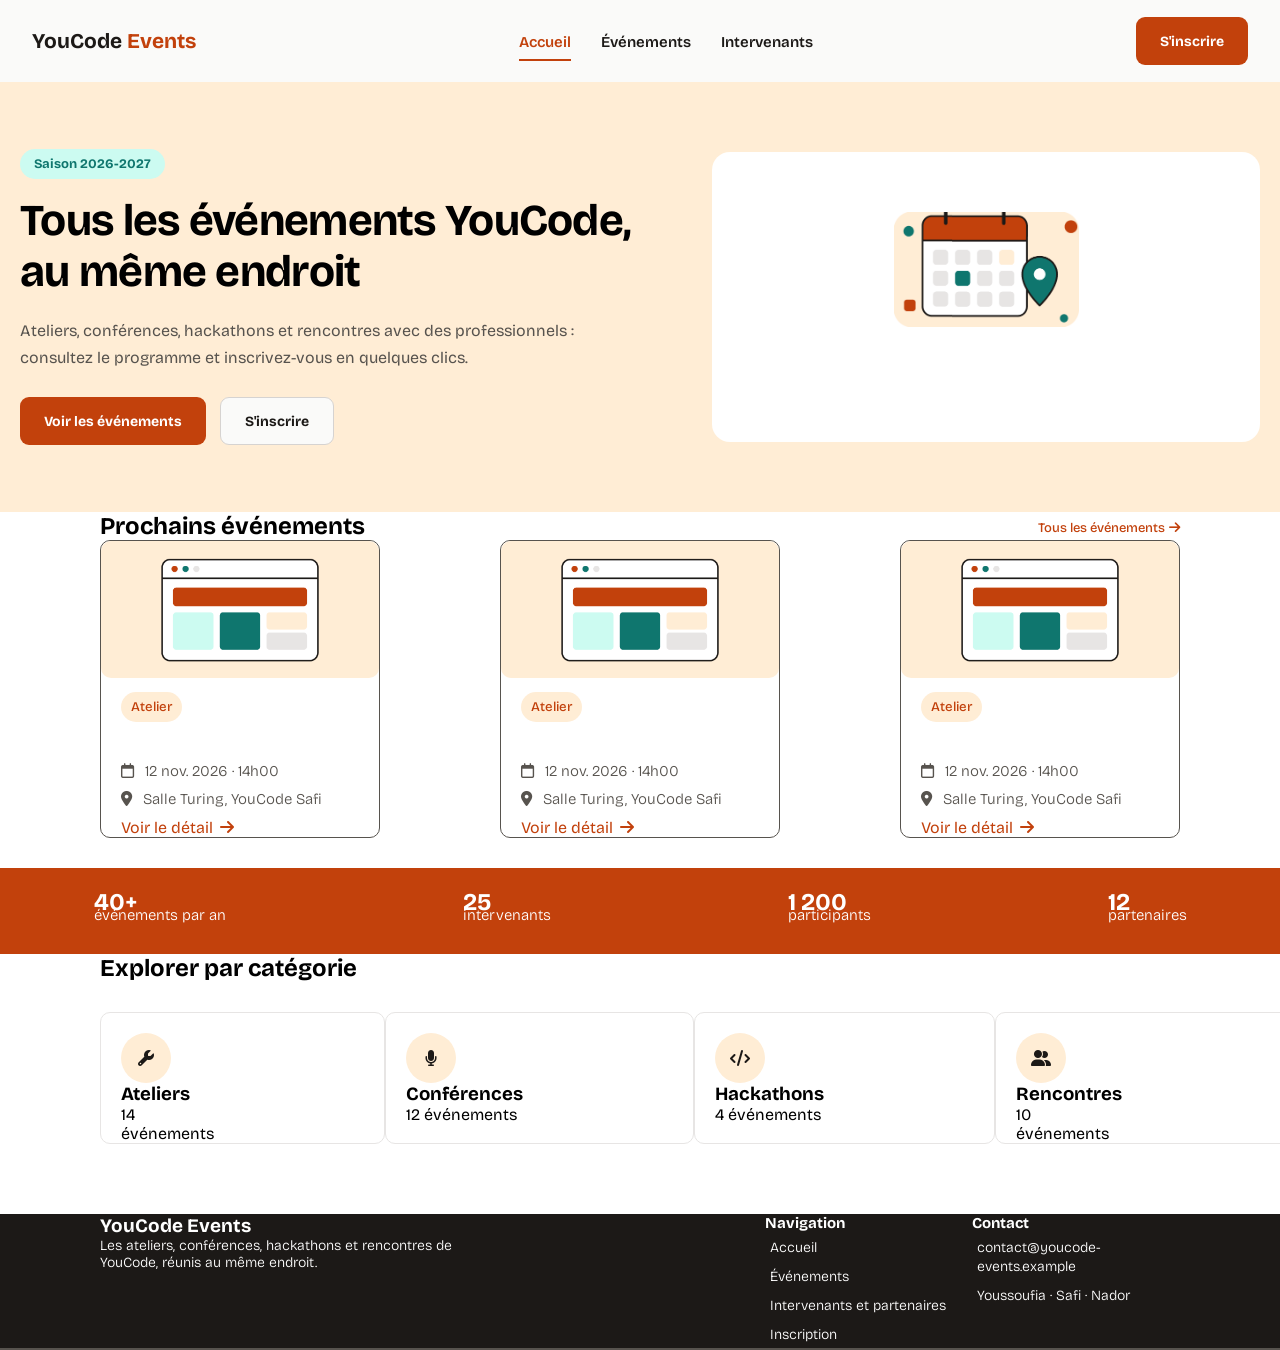
==== commit 920aae17: "Merge branch 'main' into baker" ====
--- a/index.html
+++ b/index.html
@@ -73,59 +73,53 @@
                         <i class="fa-solid fa-arrow-right" style="color: rgb(194, 65, 12);"></i>
                     </div>
             </div>
-            <div class="card-container">
-                <div class="card">
-                    <div>
-                        <img src="./assets/images/img7.png" style="width: 354px; border-radius: 10px 10px 0px 0px;">
-                        <div class="content">
-                            <div class="theme">
-                                <h5>Atelier</h5>
-                            </div>
-                            <h3>Atelier Flexbox et CSS Grid</h3>
-                            <div class="u-info">
+            <div class="nexteven-card-container">
+                <div class="event-card">
+                    <img src="./assets/images/img7.png" alt="">
+                    <div class="card-text-content">
+                        <div class="theme">
+                            <h5>Atelier</h5>
+                        </div>
+                        <div class="u-info">
                                 <h3><i class="fa-regular fa-calendar" style="color: rgb(87, 83, 78);"></i>12 nov. 2026 · 14h00</h3>
                                 <h3><i class="fa-solid fa-location-dot" style="color: rgb(87, 83, 78);"></i>Salle Turing, YouCode Safi</h3>
                                 <a href="">Voir le détail <i class="fa-solid fa-arrow-right" style="color: rgb(194, 65, 12);"></i></a>
 
                             </div>
+                    </div>
+        
+                </div>
+
+                <div class="event-card">
+                    <img src="./assets/images/img7.png" alt="">
+                    <div class="card-text-content">
+                        <div class="theme">
+                            <h5>Atelier</h5>
                         </div>
-                    </div>
-                </div>
-
-                <div class="card">
-                    <div>
-                        <img src="./assets/images/img7.png" style="width: 354px; border-radius: 10px 10px 0px 0px;">
-                        <div class="content">
-                            <div class="theme">
-                                <h5>Atelier</h5>
-                            </div>
-                            <h3>Atelier Flexbox et CSS Grid</h3>
-                            <div class="u-info">
+                        <div class="u-info">
                                 <h3><i class="fa-regular fa-calendar" style="color: rgb(87, 83, 78);"></i>12 nov. 2026 · 14h00</h3>
                                 <h3><i class="fa-solid fa-location-dot" style="color: rgb(87, 83, 78);"></i>Salle Turing, YouCode Safi</h3>
                                 <a href="">Voir le détail <i class="fa-solid fa-arrow-right" style="color: rgb(194, 65, 12);"></i></a>
 
                             </div>
+                    </div>
+        
+                </div>
+
+                <div class="event-card">
+                    <img src="./assets/images/img7.png" alt="">
+                    <div class="card-text-content">
+                        <div class="theme">
+                            <h5>Atelier</h5>
                         </div>
-                    </div>
-                </div>
-
-                <div class="card">
-                    <div>
-                        <img src="./assets/images/img7.png" style="width: 354px; border-radius: 10px 10px 0px 0px;">
-                        <div class="content">
-                            <div class="theme">
-                                <h5>Atelier</h5>
-                            </div>
-                            <h3>Atelier Flexbox et CSS Grid</h3>
-                            <div class="u-info">
+                        <div class="u-info">
                                 <h3><i class="fa-regular fa-calendar" style="color: rgb(87, 83, 78);"></i>12 nov. 2026 · 14h00</h3>
                                 <h3><i class="fa-solid fa-location-dot" style="color: rgb(87, 83, 78);"></i>Salle Turing, YouCode Safi</h3>
                                 <a href="">Voir le détail <i class="fa-solid fa-arrow-right" style="color: rgb(194, 65, 12);"></i></a>
 
                             </div>
-                        </div>
-                    </div>
+                    </div>
+        
                 </div>
             </div>
         </div>
@@ -205,35 +199,34 @@
     
 
     <footer class="footerdown">
-        <div class="footer-container">
-            <div class="youcode">
+        <div class="top-container">
+
+            <div class="leftsidecontent">
                 <h2>YouCode Events</h2>
                 <h3>Les ateliers, conférences, hackathons et rencontres de <br> YouCode, réunis au même endroit.</h3>
             </div>
-            <div class="info">
-                <div class="info-container">
-                    <div class="option-container">
-                        <h4>Navigation</h4>
-                        <ul>
-                            <li>Accueil</li>
-                            <li>Événements</li>
-                            <li>Intervenants et partenaires</li>
-                            <li>Inscription</li>
-                        </ul>
-                    </div>
-                    <div class="option-container">
-                        <h4>Contact</h4>
-                        <ul>
-                            <li>contact@youcode-events.example</li>
-                            <li>Youssoufia · Safi · Nador</li>
-                        </ul>
-                    </div>
-                </div>
-            </div>
-        </div>
-        <div class="separator"></div>
-        <div class="credits">
-            <h4>© 2026 YouCode Events — site fictif réalisé en formation.</h4>
+
+            <div class="rightsidecontent">
+                <div class="minicontent">
+                    <h3>Navigation</h3>
+                    <ul>
+                        <li><a href="">Accueil</a></li>
+                        <li><a href="">Événements</a></li>
+                        <li><a href="">Intervenants et partenaires</a></li>
+                        <li><a href="">Inscription</a></li>
+                    </ul>
+                </div>
+                <div class="minicontent">
+                    <h3>Contact</h3>
+                    <ul>
+                        <li><a href="">contact@youcode-events.example</a></li>
+                        <li><a href="">Youssoufia · Safi · Nador</a></li>
+                    </ul>
+                </div>
+            </div>
+        </div>
+        <div class="footer-separator">
+
         </div>
     </footer>
 </body>
--- a/css/style.css
+++ b/css/style.css
@@ -251,8 +251,8 @@
 }
 .footer-separator {
     background-color: var(--subtextcolor);
-    height: 7px;
-    width: 85%;
+    height:2px;
+    width: 100%;
 }
 
 .icon-container {
@@ -466,7 +466,9 @@
   .grid-events {
     grid-template-columns: repeat(3, 1fr);
   }
-  .burger{ display: none;}
+  .burger{
+    display: none;
+}
    .hero{ 
     flex-direction: column;
      padding: 40px 20px;
@@ -498,6 +500,7 @@
     padding-bottom: 20px;
 }
 .pagetitle-content h3 {
+    margin-left: 0px;
     font-size: 30px;
     margin-bottom: 0px;
     padding: 1%;
@@ -506,6 +509,7 @@
     font-size: 20px;
     font-weight: 200;
     margin-top: 15px;
+    margin-left: 20px;
 }
 .intervenant-boxcontent {
     padding-left: 20px;
@@ -581,6 +585,7 @@
     justify-content: center;
     padding-top: 10px;
     padding-bottom: 10px;
+    padding-left: 20px;
     color: #57534E;
 }
 .content-container h4 {
@@ -595,3 +600,53 @@
     background-color: #333;
     border-radius: 10px;
 }
+.top-container {
+    display: grid;
+    justify-content: space-between;
+
+}
+.minicontent ul li a {
+    text-decoration: none;
+    font-weight: 300;
+    font-size: 14px;
+    color: white;
+}
+.minicontent h3 {
+    font-size: 15px;
+}
+.minicontent ul {
+    list-style: none;
+    padding: 0px;
+}
+.minicontent ul li {
+    padding: 5px;
+}
+.leftsidecontent h2 {
+    font-size: 19px;
+}
+.leftsidecontent h3 {
+    font-size: 14px;
+    font-weight: 300;
+}
+.footerdown {
+    margin-top: 40px;
+}
+.nexteven-card-container img {
+    width: 100%;
+    border-radius: 10px;
+
+}
+.card-text-content {
+    margin-left: 20px;
+    margin-top: 10px;
+}
+
+.card-text-content {
+    border-radius: 10px;
+}
+
+.event-card {
+    border: 1px solid #57534E;
+    width: 100%;
+    border-radius: 10px;
+}
--- a/css/responsive.css
+++ b/css/responsive.css
@@ -4,6 +4,22 @@
     justify-content: space-between;
     margin-right: 100px;
   }
+  .top-container {
+    grid-template-columns: 1.6fr 1fr;
+    margin-left: 100px;
+    margin-right: 100px;
+  }
+  .rightsidecontent {
+    display: grid;
+    
+    grid-template-columns: 1fr 1fr;
+  }
+  .nexteven-card-container {
+    display: grid;
+    grid-template-columns: 1fr 1fr 1fr;
+    gap: 120px;    
+    width: 100%;
+  }
 }
 @media screen and (min-width: 1440px) {
   .boxcontainer {
@@ -27,7 +43,7 @@
     gap: 20px;
   }
   .them-container {
-        grid-template-columns: 1fr 1fr 1fr;
+    grid-template-columns: 1fr 1fr 1fr;
 
   }
   .activiter-container {
@@ -38,6 +54,28 @@
   }
   .boxcontainer {
     grid-template-columns: 1fr 1fr;
+  }
+  .top-container {
+    
+  }
+  .minicontent {
+    
+  }
+  .rightsidecontent {
+    gap: 60px;
+    display: grid;
+    
+    grid-template-columns: 1fr 1fr;
+  }
+  .top-container {
+    margin-left: 30px;
+    margin-right: 20px;
+  }
+  .nexteven-card-container {
+    display: grid;
+    grid-template-columns: 1fr 1fr;
+    gap: 20px;
+    width: 100%;
   }
 }
 @media screen and (min-width: 375px) and (max-width: 375px) {
@@ -49,6 +87,20 @@
   }
   .box {
     width: 140px;
+  }
+  .top-container {
+    grid-template-columns: 1fr;
+    margin-left: 30px;
+    margin-right: 20px;
+  }
+  .rightsidecontent {
+    display: block;
+  }
+  .nexteven-card-container {
+    display: grid;
+    grid-template-columns: 1fr 1fr;
+    gap: 20px;
+    width: 100%;
   }
 }
 /* bahija sabbar */
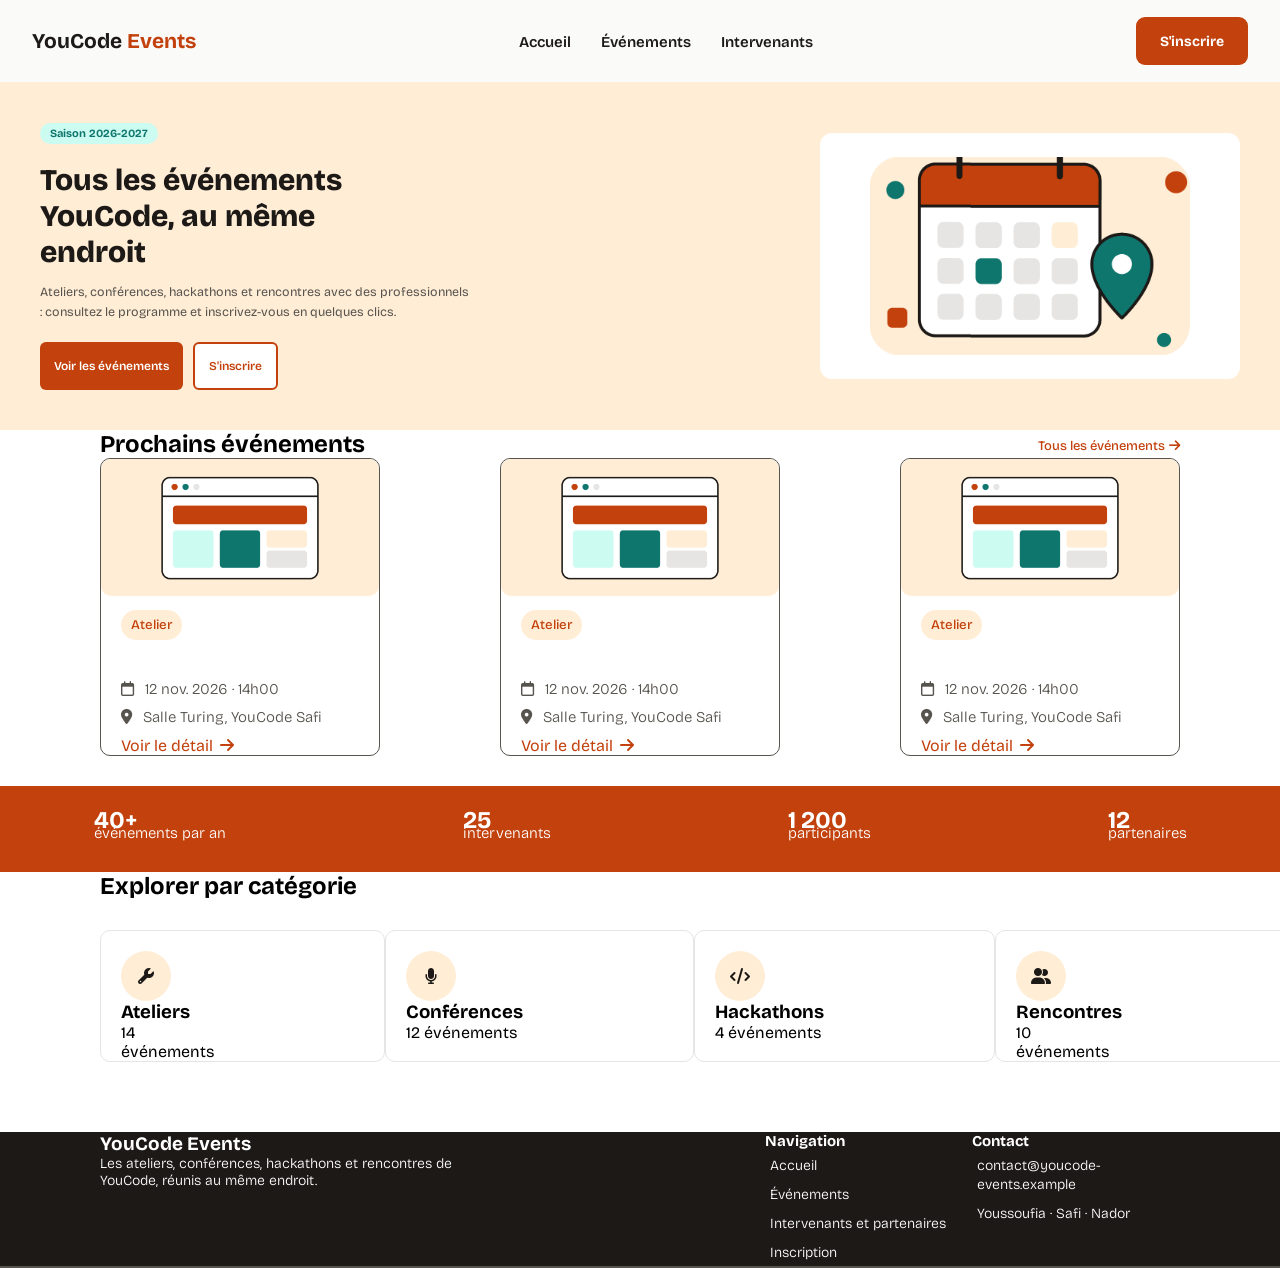
==== commit 4e9a9473: "page evenement" ====
--- a/index.html
+++ b/index.html
@@ -52,11 +52,6 @@
                 </a>
             </div>
         </div>
-
-        <div class="hero-illustration"
-             aria-label="Illustration calendrier et localisation">
-
-            <div class="calendar">
          <div class="image">
     <img src="./assets/images/img4.png"
          alt="Illustration calendrier et localisation">
--- a/css/style.css
+++ b/css/style.css
@@ -64,8 +64,7 @@
     color: var(--textcolor);
 }
 
-.nav-links a:hover,
-.nav-links a.active {
+.nav-links a:hover{ 
     color: var(--secondary);
     border-bottom: 2px solid var(--secondary);
 }
@@ -84,11 +83,11 @@
     font-weight: 700;
 }
 
-.nav-btn,
+ .nav-btn,
 .btn-primary {
     background: var(--secondary);
     color: white;
-}
+} 
 
 .nav-btn:hover,
 .btn-primary:hover {
@@ -111,85 +110,91 @@
 }
 
 .hero {
-    display: grid;
-    grid-template-columns: 1fr 0.85fr;
-    align-items: center;
-    gap: 48px;
-    /* padding: 64px max(6%, calc((100% - 1160px) / 2)); */
-    background: var(--background);
-    min-height: 430px;
+    display: flex;
+    align-items: center;
+    justify-content: space-between;
+    gap: 32px;
+    background:var(--background); 
+    padding: 40px 40px;
+    width: 100%;
+    box-sizing: border-box;
 }
 
 .hero-left {
-    max-width: 650px;
+    flex: 1;
+    max-width: 700px;
 }
 
 .saison {
     display: inline-block;
-    margin: 0 0 16px;
-    padding: 7px 14px;
-    border-radius: 99px;
-    background: #CCFBF1;
-    color: #0F766E;
-    font-size: 13px;
+    background: var(--lightgreen);
+    color: var(--darkgreen);
+    font-size: 11px;
     font-weight: 700;
+    padding: 4px 10px;
+    border-radius: 12px;
+    margin-bottom: 18px;
 }
 
 .hero h1 {
-    margin: 0 0 20px;
-    font-size: clamp(32px, 4vw, 44px);
-    line-height: 1.16;
-    letter-spacing: -0.7px;
+    font-size: 30px;
+    line-height: 1.2;
+    font-weight: 800;
+    color: var(--textcolor);
+    margin: 0 0 12px;
+    max-width: 380px;
 }
 
 .desc {
-    max-width: 620px;
-    margin: 0 0 26px;
+    font-size: 12.5px;
+    line-height: 1.6;
     color: var(--subtextcolor);
-    font-size: 16px;
-    line-height: 1.7;
+    margin-bottom: 20px;
+    max-width: 430px;
 }
 
 .hero-btn {
     display: flex;
-    flex-wrap: wrap;
-    gap: 14px;
-}
-
-/* Illustration du calendrier */
-
-.hero-illustration {
-    position: relative;
-    min-height: 290px;
+    gap: 10px;
+}
+
+.btn-primary {
+    background: var(--secondary);
+    color: white;
+    padding: 8px 14px;
+    border-radius: 6px;
+    text-decoration: none;
+    font-size: 12px;
+    font-weight: 600;
+}
+
+.btn-secondary {
+    background: white;
+    color: var(--secondary);
+    border: 2px solid var(--secondary);
+    padding: 8px 14px;
+    border-radius: 6px;
+    text-decoration: none;
+    font-size: 12px;
+    font-weight: 600;
+}
+
+.image {
+    flex: 0 0 420px;
+    background: white;
+    border-radius: 12px;
+    padding: 24px;
     display: flex;
     align-items: center;
     justify-content: center;
-    background: white;
-    border-radius: 18px;
-}
-
-.calendar {
-    position: relative;
-    width: 185px;
-    height: 170px;
-    border-radius: 18px;
-    background: white;
-    overflow: visible;
-}
-.image {
-    width: 100%;
-    display: flex;
-    justify-content: center;
-    align-items: center;
 }
 
 .image img {
     width: 100%;
-    max-width: 480px;
+    max-width: 320px;
     height: auto;
-    display: block;
-    object-fit: contain;
-}
+}
+
 
 .footerdown {
     color: white;
@@ -284,8 +289,7 @@
     justify-content: space-around;
     align-items: center;
     gap: 50px;
-        display: flex;
-
+    display: flex;
     color: white;
 }
 .stats-container h3 {
@@ -308,7 +312,6 @@
 .separator {
     margin-left: 100px;
     margin-right: 100px;
-    
     height: 2px;
     background-color: var(--subtextcolor);
     display: flex;
@@ -398,99 +401,169 @@
     gap: 20px;
     grid-template-columns: 1fr 1fr 1fr;
 }
-
-.page { max-width: 1100px; margin: auto; }
-.intro {
-      background: #fce8e8; 
-     padding: 40px 20px; 
-    }
-.intro h2{
-     font-size: 32px;
-      margin-bottom: 10px;
-     }
-.intro p{
-     color: #666; 
-     font-size: 14px;
-      max-width: 600px; }
-
-.grid-events {
-  display: grid;
-  grid-template-columns: 1fr; /* Mobile 375 */
-  gap: 20px;
-  padding: 20px;
-}
+/* bahija page evenement  */
+ .intro {
+    background: var(--background);
+    padding: 35px 95px ;
+    
+}
+.intro h1,
+.intro h2 {
+    font-size: 30px;
+    line-height: 1.3;
+    margin-bottom: 10px;
+    color: var(--textcolor);
+    
+}
+
+.intro p {
+    width: 100%;
+    color: var(--subtextcolor);
+    font-size: 13px;
+     
+}
+
+/* ========== EVENTS ========== */
+
+.events {
+    max-width: 1150px;
+    padding: 35px 25px;
+    margin: auto;
+    box-sizing: border-box;
+}
+
+.events-head {
+    display: flex;
+    flex-direction: column;
+    align-items: flex-start;
+    margin-bottom: 22px;
+}
+
+.events-head h2,
+.events-head h3 {
+    font-size: 22px;
+    font-weight: 700;
+}
+
+.events-head span {
+    color: var(--subtextcolor);
+    font-size: 13px;
+}
+
+/* ========== EVENTS GRID ========== */
+
+ .grid-events {
+    display: grid;
+    grid-template-columns: repeat(3, minmax(0, 1fr));
+    justify-content: center;
+    align-items: start;
+    gap: 20px;
+    width: 100%;
+}
+
+/* ========== EVENT CARD ========== */
 .card {
-  border: 1px solid #eee;
-  border-radius: 12px;
-  overflow: hidden;
-  background: white;
-  display: grid;
-}
+    height: auto;
+    width: 100%;
+    min-width: 0;
+    box-sizing: border-box;
+    display: flex;
+    flex-direction: column;
+    overflow: hidden;
+    background: white;
+    border: 1px solid var(--border);
+    border-radius: 16px;
+    box-shadow: 0 3px 10px rgba(0, 0, 0, 0.13);
+}
+
+
+
+/* Images */
+
+.card-img {
+    width: 100%;
+    height: 160px;
+    display: flex;
+    align-items: center;
+    justify-content: center;
+}
+
+.bg-pink {
+    background: var(--background);
+}
+
+.bg-blue {
+    background: var(--lightgreen);
+}
+
 .card-img img {
-  width: 100%;
-  height: 100%;
-  object-fit: contain;
-  
-}
-.card > div:first-child {
-    height: 150px; 
-    display:flex;
-    align-items:center;
-    justify-content:center;
-    background:var(--background)}
-.card .tag { 
-    color: #C2410C;
-     font-size: 11px;
-      background: #FFEDD5;
-       padding: 4px 8px;
-        border-radius: 12px; 
-        width: fit-content;
-         margin: 12px; 
-        }
+    display: block;
+    width: 100%;
+    height: 100%;
+    object-fit: contain;
+}
+
+/* Card content */
+
+.card-body {
+    display: flex;
+    flex-direction: column;
+    align-items: flex-start;
+    flex: 1;
+    padding: 15px;
+}
+
+.card .tag {
+    display: inline-block;
+    width: fit-content;
+    margin-bottom: 12px;
+    padding: 4px 10px;
+    border-radius: 20px;
+    background:var(--background);
+    color: var(--secondary);
+    font-size: 11px;
+    font-weight: 600;
+}
+
+.card .tag-conf,
+.card .tag-rencontre {
+    background: var(--lightgreen);
+    color: var(--darkgreen);
+}
+
+.card h3,
 .card h4 {
-    padding: 0 12px; 
-    font-size: 15px; }
+    font-size: 14px;
+    font-weight: 700;
+    line-height: 1.5;
+    margin-bottom: 12px;
+}
+
 .card p {
-     padding: 0 12px; 
-     font-size: 12px; 
-     color: #666; }
+    color: var(--subtextcolor);
+    font-size: 12px;
+    line-height: 1.5;
+    margin-bottom: 4px;
+}
+
+.card p i {
+    width: 17px;
+    color: var(--subtextcolor);
+}
+
 .card a {
-     padding: 12px; 
-     font-size: 12px; 
-     color: #C2410C; 
-     text-decoration: none; 
-     font-weight: 600;
-     }
-@media (min-width: 768px) {
-  
-  .grid-events {
-    grid-template-columns: repeat(3, 1fr);
-  }
-  .burger{
-    display: none;
-}
-   .hero{ 
-    flex-direction: column;
-     padding: 40px 20px;
-     }
-  .hero-left, .image{ width: 100%; }
-  .footer-container { 
-    flex-direction: column;
-     margin: 0 20px; 
-    }
-  .info-container {
-     flex-direction: column; 
-    }
-  .option-container { 
-    margin-left: 0;
-     margin-top: 25px;
-     }
-  .separator, .credits {
-     margin-left: 20px;
-      margin-right: 20px;
-     }
-}
-
+    margin-top: 0;
+    padding-top: 4px;
+    color: var(--secondary);
+    font-size: 13px;
+    font-weight: 700;
+    text-decoration: none;
+}
+
+.card a:hover {
+    text-decoration: underline;
+}
+/* bakr */
 .pagetitle {
     background-color: var(--background);
 }
@@ -649,4 +722,4 @@
     border: 1px solid #57534E;
     width: 100%;
     border-radius: 10px;
-}+} 
--- a/css/responsive.css
+++ b/css/responsive.css
@@ -104,129 +104,188 @@
   }
 }
 /* bahija sabbar */
-/* TABLETTE - 768px */
-@media screen and (max-width: 768px) {
+/* NAVBAR + HERO - TABLET */
+@media screen and (min-width: 481px) and (max-width: 768px) {
     .navbar {
+        width: 100%;
         padding: 16px 24px;
         gap: 16px;
     }
 
+    .logo {
+        font-size: 18px;
+    }
+
     .nav-links {
-        gap: 15px;
+        gap: 12px;
     }
 
     .nav-links a {
-        font-size: 14px;
+        font-size: 13px;
     }
 
     .nav-btn {
-        padding: 10px 16px;
-    }
-     .hero {
-        padding: 40px 25px;
-        gap: 25px;
+        padding: 10px 12px;
+        font-size: 12px;
+    }
+
+    .burger {
+        display: none;
+    }
+
+    .hero {
+        display: flex;
+        flex-direction: row;
+        align-items: center;
+        gap: 20px;
+        padding: 32px 24px;
     }
 
     .hero-left {
-        width: 50%;
-    }
-
-    .hero-left h1 {
-        font-size: 30px;
+        flex: 1 1 0;
+        width: auto;
+        max-width: 55%;
+        min-width: 0;
+    }
+
+    .hero h1 {
+        font-size: 26px;
+    }
+
+    .desc {
+        font-size: 13px;
+    }
+
+    .hero-btn {
+        flex-wrap: wrap;
     }
 
     .image {
-        width: 50%;
-    }
-
-}
-
-/* MOBILE - 375px */
+        flex: 1 1 0;
+        width: auto;
+        min-width: 0;
+        padding: 14px;
+    }
+
+    .image img {
+        width: 100%;
+        max-width: 320px;
+        height: auto;
+    }
+
+   .intro, .events {
+        padding: 30px 40px;
+    }
+    .grid-events {
+        grid-template-columns: repeat(2, minmax(0, 1fr));
+        gap: 18px;
+    }
+
+  }
+/* NAVBAR + HERO - MOBILE */
 @media screen and (max-width: 480px) {
     .main-header {
-        width: 100vw;
-        background: #FAFAF9;
-        height: auto;
+        width: 100%;
     }
 
     .navbar {
-        min-height: 72px;
-        width: 100%;
-        padding: 16px 20px;
-        display: flex;
-        justify-content: space-between;
-        flex-direction: row;
-        align-items: center;
-        flex-wrap: nowrap;
-        box-sizing: border-box;
+        width: 100%;
+        min-height: 64px;
+        padding: 12px 16px;
+        gap: 10px;
     }
 
     .logo {
         font-size: 18px;
-        flex-shrink: 0;
     }
 
     .burger {
         display: block;
-        font-size: 26px;
-       flex-shrink: 0;
+        flex-shrink: 0;
         margin-left: auto;
     }
 
-    .nav-links {
+    .nav-links,
+    .navbar > .nav-btn {
         display: none;
-        flex-direction: column;
-        align-items: flex-start;
-        width: 100%;
-        gap: 18px;
-        padding: 20px 0;
-       order: 3;
-    }
-
-    .nav-links.is-open {
-        display: flex;
-    }
-
-    .nav-btn {
-        display: none;
-    }
+    }
+
     .hero {
+        display: flex;
         flex-direction: column;
         align-items: stretch;
-        padding: 35px 20px;
-        gap: 25px;
-    }
-
-    .hero-left,
+        width: 100%;
+        gap: 24px;
+        padding: 24px 16px;
+    }
+
+    .hero-left {
+        flex: none;
+        width: 100%;
+        max-width: 100%;
+        min-width: 0;
+    }
+
+    .saison {
+        margin-bottom: 14px;
+    }
+
+    .hero h1 {
+        max-width: 100%;
+        font-size: 26px;
+        line-height: 1.2;
+    }
+
+    .desc {
+        max-width: 100%;
+        font-size: 13px;
+        line-height: 1.6;
+    }
+
+    .hero-btn {
+        display: flex;
+        flex-direction: column;
+        width: 100%;
+        gap: 10px;
+    }
+
+    .hero-btn .btn-primary,
+    .hero-btn .btn-secondary {
+        display: flex;
+        width: 100%;
+        min-height: 44px;
+        padding: 10px;
+        text-align: center;
+    }
+
     .image {
-        width: 100%;
-    }
-
-    .hero-left h1 {
-        font-size: 28px;
-        line-height: 1.2;
-    }
-
-    .desc {
-        font-size: 16px;
-        line-height: 1.6;
-    }
-
-    .hero-btn {
-        display: flex;
-        flex-direction: column;
-        gap: 12px;
-    }
-
-    .hero-btn a {
-        width: 100%;
-        box-sizing: border-box;
-        text-align: center;
+        flex: none;
+        width: 100%;
+        max-width: 100%;
+        min-width: 0;
+        padding: 12px;
     }
 
     .image img {
-        width: 100%;
-        max-width: 100%;
+        display: block;
+        width: 100%;
+        max-width: 260px;
         height: auto;
-    }
+        margin: 0 auto;
+    }
+     .intro, .events {
+        padding: 20px 16px;
+    }
+    .intro h1,
+    .intro h2 {
+        font-size: 18px;
+    }
+    .grid-events {
+        grid-template-columns: 1fr; 
+        gap: 16px;
+    }
+    .card-img {
+        height: 140px;
+   
+}
 }
